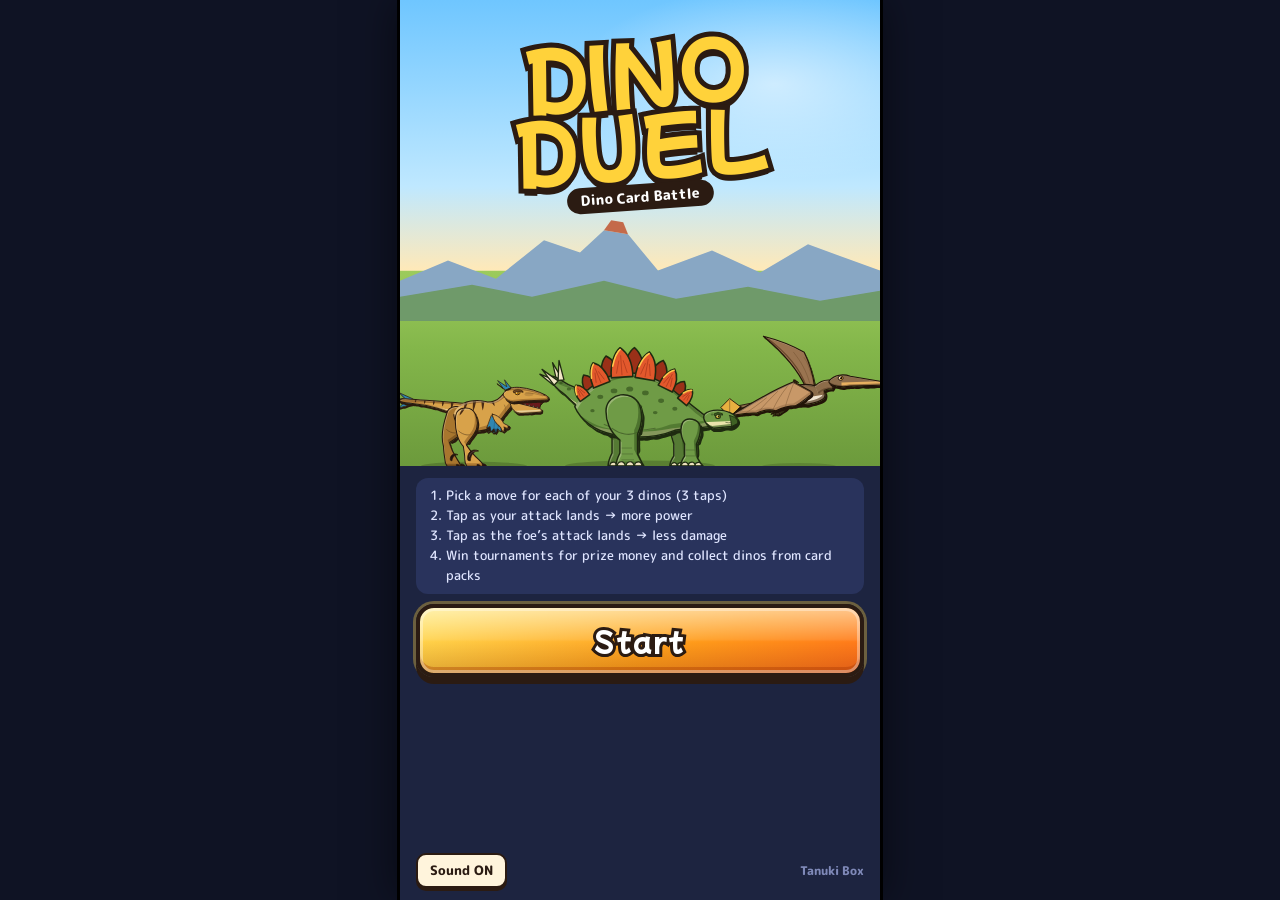
==== index.html @ 125e607a "Stage 2: detailed art for all 40 dinos, promo images, docs - Draw the remaining 31 species with per-" ====
<!doctype html>
<html lang="ja">
<head>
<meta charset="utf-8">
<meta name="viewport" content="width=device-width, initial-scale=1, maximum-scale=1, user-scalable=no, viewport-fit=cover">
<title>DINO DUEL／恐竜カードバトル</title>
<meta name="description" content="恐竜を集めて3体のチームを組み、タイミングよくタップして戦う3対3の恐竜カードバトル。ブラウザで無料で遊べます。">
<meta name="theme-color" content="#1d2440">
<!-- X などでリンクを貼ったときの表示 -->
<meta property="og:type" content="website">
<meta property="og:site_name" content="Tanuki Box">
<meta property="og:title" content="DINO DUEL／恐竜カードバトル">
<meta property="og:description" content="当たる瞬間にタップ！ 3体対3体の恐竜カードバトル。ブラウザで無料で遊べます。">
<meta property="og:url" content="https://tanukibox.github.io/DINO-DUEL/">
<meta property="og:locale" content="ja_JP">
<meta property="og:image" content="https://tanukibox.github.io/DINO-DUEL/assets/ogp.png?v=1">
<meta property="og:image:width" content="1200">
<meta property="og:image:height" content="630">
<meta name="twitter:card" content="summary_large_image">
<meta name="twitter:title" content="DINO DUEL／恐竜カードバトル">
<meta name="twitter:image" content="https://tanukibox.github.io/DINO-DUEL/assets/ogp.png?v=1">
<meta name="twitter:description" content="当たる瞬間にタップ！ 3体対3体の恐竜カードバトル。ブラウザで無料で遊べます。">
<meta name="apple-mobile-web-app-capable" content="yes">
<meta name="apple-mobile-web-app-title" content="DINO DUEL">
<link rel="icon" type="image/png" href="assets/favicon.png?v=1">
<link rel="apple-touch-icon" href="assets/apple-touch-icon.png?v=1">
<link rel="preconnect" href="https://fonts.googleapis.com">
<link rel="preconnect" href="https://fonts.gstatic.com" crossorigin>
<link rel="stylesheet" href="https://fonts.googleapis.com/css2?family=M+PLUS+Rounded+1c:wght@500;800&family=Mochiy+Pop+One&display=swap">
<link rel="stylesheet" href="style.css?v=9">
</head>
<body>
<div id="app">

  <!-- タイトル -->
  <section id="scr-title" class="screen">
    <div class="t-top sky">
      <h1 class="logo">DINO<br>DUEL</h1>
      <p class="t-sub" data-t="subtitle"></p>
      <div class="t-dinos" id="t-dinos"></div>
    </div>
    <div class="t-bottom">
      <ol class="howto">
        <li data-t="howto1"></li>
        <li data-t="howto2"></li>
        <li data-t="howto3"></li>
        <li data-t="howto4"></li>
      </ol>
      <span class="dbg" id="t-debug">DEBUG MODE</span>
      <button class="btn big" id="btn-start" data-t="start"></button>
      <div class="t-foot">
        <button class="btn small" id="btn-sound"></button>
        <span class="by">Tanuki Box</span>
      </div>
    </div>
  </section>

  <!-- ホーム・大会・結果・チーム・図鑑・カードパック（中身は js/game/screens.js・shop.js が作る） -->
  <section id="scr-home" class="screen"></section>
  <section id="scr-tour" class="screen"></section>
  <section id="scr-result" class="screen"></section>
  <section id="scr-team" class="screen"></section>
  <section id="scr-dex" class="screen"></section>
  <section id="scr-shop" class="screen"></section>

  <!-- バトル -->
  <section id="scr-battle" class="screen">
    <div class="field sky" id="field">
      <div class="turn-badge" id="turn-badge"></div>
      <div class="lanes" id="lanes"></div>
      <div class="fx-layer" id="fx"></div>
    </div>
    <div class="order" id="order"></div>
    <div class="panel" id="panel"></div>
  </section>

  <!-- 上にかぶせる画面（排出率・カードをめくる・確認） -->
  <div id="overlay"></div>

  <!-- タイミングのタップを受けるための透明な板（攻撃・防御の輪が出ている間だけ） -->
  <div id="tapzone"></div>
</div>

<!-- Tanuki Box 共通土台 -->
<script src="js/common/tb-store.js?v=9"></script>
<script src="js/common/tb-i18n.js?v=9"></script>
<script src="js/common/tb-input.js?v=9"></script>
<script src="js/common/tb-sound.js?v=9"></script>

<!-- DINO DUEL -->
<script src="js/game/config.js?v=9"></script>
<script src="js/game/data.js?v=9"></script>
<script src="js/game/lang.js?v=9"></script>
<script src="js/game/art.js?v=9"></script>
<script src="js/game/art-kit.js?v=9"></script>
<script src="js/game/art-tyranno.js?v=9"></script>
<script src="js/game/art-raptor.js?v=9"></script>
<script src="js/game/art-triceratops.js?v=9"></script>
<script src="js/game/art-ankylo.js?v=9"></script>
<script src="js/game/art-stego.js?v=9"></script>
<script src="js/game/art-brachio.js?v=9"></script>
<script src="js/game/art-iguano.js?v=9"></script>
<script src="js/game/art-pterano.js?v=9"></script>
<script src="js/game/art-elasmo.js?v=9"></script>
<script src="js/game/art-theropods.js?v=9"></script>
<script src="js/game/art-herbivores.js?v=9"></script>
<script src="js/game/art-skysea.js?v=9"></script>
<script src="js/game/battle.js?v=9"></script>
<script src="js/game/progress.js?v=9"></script>
<script src="js/game/sfx.js?v=9"></script>
<script src="js/game/share.js?v=9"></script>
<script src="js/game/anims.js?v=9"></script>
<script src="js/game/battle-view.js?v=9"></script>
<script src="js/game/card.js?v=9"></script>
<script src="js/game/screens.js?v=9"></script>
<script src="js/game/shop.js?v=9"></script>
<script src="js/game/main.js?v=9"></script>
</body>
</html>
---- style.css ----
/* DINO DUEL 見た目 */
:root {
  --ink: #2b1b12;
  --panel: #1d2440;
  --panel2: #29335c;
  --panel3: #141a30;
  --cream: #fff4dc;
  --atk: #ff5a36;
  --def: #2f9dff;
  --gold: #ffd23a;
  --me: #3f86ff;
  --foe: #ff4f5e;
  --heal: #5cf07a;
  --r-N: #a3adb8;
  --r-R: #4a90ea;
  --r-SR: #b25cf0;
  --r-SSR: #f2b418;
  --safe-b: env(safe-area-inset-bottom, 0px);
  --safe-t: env(safe-area-inset-top, 0px);
}

html, body {
  margin: 0;
  height: 100%;
  overflow: hidden;
  background: #0f1324;
  font-family: 'M PLUS Rounded 1c', system-ui, sans-serif;
  font-weight: 800;
  color: var(--ink);
}
body {
  touch-action: manipulation;
  -webkit-user-select: none;
  user-select: none;
  -webkit-touch-callout: none;
  -webkit-tap-highlight-color: transparent;
  overscroll-behavior: none;
}
button { font-family: inherit; font-weight: 800; color: inherit; cursor: pointer; -webkit-tap-highlight-color: transparent; }
button:focus { outline: none; }
button:focus-visible { outline: 3px solid var(--gold); outline-offset: 2px; }

#app {
  position: relative;
  max-width: 480px;
  height: 100%;
  height: 100dvh;
  margin: 0 auto;
  overflow: hidden;
  background: var(--panel);
  box-shadow: 0 0 40px rgba(0, 0, 0, 0.5);
}
.screen { position: absolute; inset: 0; display: none; flex-direction: column; }
.screen.active { display: flex; }

/* ---------- 共通のボタン ---------- */
.btn {
  color: var(--ink);
  border: 3px solid var(--ink);
  border-radius: 14px;
  background: var(--cream);
  box-shadow: 0 5px 0 var(--ink);
  padding: 10px 16px;
  font-size: 16px;
  transition: transform 0.06s, box-shadow 0.06s;
}
.btn:active { transform: translateY(4px); box-shadow: 0 1px 0 var(--ink); }
.btn.big {
  position: relative;
  overflow: hidden;
  width: 100%;
  font-size: 26px;
  padding: 14px 0;
  color: #fff;
  background:
    linear-gradient(180deg, rgba(255,255,255,0.5) 0%, rgba(255,255,255,0.1) 48%, rgba(0,0,0,0) 52%, rgba(0,0,0,0.12) 100%),
    linear-gradient(160deg, #ffe45a, #ff9a1a 60%, #ff6a1a);
  border-width: 4px;
  border-radius: 18px;
  box-shadow: 0 7px 0 var(--ink), 0 0 0 3px rgba(255,210,60,0.35), inset 0 0 0 3px rgba(255,255,255,0.35), inset 0 -6px 0 rgba(160,50,0,0.35);
  font-family: 'Mochiy Pop One', 'M PLUS Rounded 1c', sans-serif;
  font-weight: 400;
  letter-spacing: 0.06em;
  -webkit-text-stroke: 6px var(--ink);
  paint-order: stroke fill;
  text-shadow: 0 3px 0 var(--ink);
  animation: bigPulse 1.4s ease-in-out infinite;
}
.btn.big::after {
  content: '';
  position: absolute; top: -30%; bottom: -30%; left: -50%;
  width: 30%;
  background: linear-gradient(100deg, transparent, rgba(255,255,255,0.8), transparent);
  transform: skewX(-20deg);
  animation: shine 2.4s ease-in-out infinite;
  will-change: transform;
}
.btn.big:active { transform: translateY(6px) scale(0.98); box-shadow: 0 1px 0 var(--ink), inset 0 0 0 3px rgba(255,255,255,0.35); animation: none; }
@keyframes bigPulse { 0%, 100% { transform: scale(1); } 50% { transform: scale(1.025); } }

.btn.small { font-size: 13px; padding: 6px 12px; border-width: 2px; box-shadow: 0 3px 0 var(--ink); border-radius: 10px; }
.btn.x { background: #111; color: #fff; }

/* ---------- 背景（空・山・草原） ---------- */
.sky {
  background:
    radial-gradient(ellipse 60% 30% at 78% 18%, rgba(255, 255, 255, 0.55), transparent 70%),
    url("data:image/svg+xml,%3Csvg xmlns='http://www.w3.org/2000/svg' viewBox='0 0 400 120' preserveAspectRatio='none'%3E%3Cpath d='M0 120 L0 80 L40 60 L80 78 L120 40 L150 52 L170 30 L190 34 L215 70 L260 50 L300 72 L340 44 L400 70 L400 120Z' fill='%2388a7c4'/%3E%3Cpath d='M170 30 L190 34 L186 22 L176 20Z' fill='%23c46a4a'/%3E%3Cpath d='M0 120 L0 96 L60 84 L110 96 L170 80 L230 98 L290 86 L350 100 L400 90 L400 120Z' fill='%236f9a6a'/%3E%3C/svg%3E") bottom 42% center / 100% 26% no-repeat,
    linear-gradient(#6fc6ff 0%, #bfe8ff 40%, #ffe9b8 58%, #9ccb5c 58.2%, #83b64a 75%, #6c9a3c 100%);
}

/* ---------- タイトル ---------- */
#scr-title { background: var(--panel); }
.t-top {
  flex: 0 0 48%;
  position: relative;
  display: flex;
  flex-direction: column;
  align-items: center;
  justify-content: flex-start;
  padding-top: calc(7% + var(--safe-t));
  overflow: hidden;
}
.logo {
  margin: 0;
  font-family: 'Mochiy Pop One', sans-serif;
  font-weight: 400;
  font-size: clamp(52px, 17vw, 76px);
  line-height: 0.95;
  text-align: center;
  color: var(--gold);
  -webkit-text-stroke: 10px var(--ink);
  paint-order: stroke fill;
  text-shadow: 0 7px 0 var(--ink);
  transform: rotate(-4deg);
  position: relative;
  z-index: 2;
}
.t-sub {
  margin: 6px 0 0;
  padding: 3px 14px;
  background: var(--ink);
  color: #fff;
  border-radius: 999px;
  font-size: 14px;
  z-index: 2;
  transform: rotate(-4deg);
}
.t-dinos {
  position: absolute;
  left: 0; right: 0; bottom: -4px;
  height: 30%;
  display: flex;
  justify-content: center;
  align-items: flex-end;
}
.t-dinos > div { height: 100%; aspect-ratio: 4 / 3; margin: 0 -10px; }
.t-dinos .dino-svg, .t-dinos .dino-img { width: 100%; height: 100%; display: block; object-fit: contain; }
.t-dinos > div:nth-child(2) { z-index: 1; transform: scale(1.15); transform-origin: bottom; }

.t-bottom {
  flex: 1;
  display: flex;
  flex-direction: column;
  gap: 10px;
  padding: 12px 16px calc(12px + var(--safe-b));
  color: #fff;
  min-height: 0;
}
.howto {
  margin: 0;
  padding: 8px 10px 8px 30px;
  background: var(--panel2);
  border-radius: 12px;
  font-size: 12.5px;
  font-weight: 500;
  line-height: 1.6;
  color: #dfe5ff;
}
.lv-label { font-size: 12px; color: #aab4e0; margin-bottom: -4px; }
.lv-row { display: flex; gap: 5px; }
.lv-row button {
  flex: 1;
  border: 2px solid #0008;
  border-radius: 9px;
  background: var(--panel2);
  color: #cfd7ff;
  font-size: 11px;
  padding: 7px 0;
}
.lv-row button.on { background: var(--gold); color: var(--ink); border-color: var(--ink); }
.t-foot { display: flex; justify-content: space-between; align-items: center; margin-top: auto; }
.by { font-size: 12px; color: #7f89b8; }

/* ---------- バトル：場 ---------- */
.field {
  flex: 0 0 50%;
  position: relative;
  overflow: hidden;
  padding-top: var(--safe-t);
}
.turn-badge {
  position: absolute;
  top: calc(6px + var(--safe-t));
  left: 50%;
  transform: translateX(-50%);
  padding: 2px 12px;
  border-radius: 999px;
  background: rgba(20, 26, 48, 0.72);
  color: #fff;
  font-size: 12px;
  z-index: 5;
  white-space: nowrap;
}
.lanes {
  position: absolute;
  left: 0; right: 0;
  top: calc(28px + var(--safe-t));
  bottom: 4px;
  display: grid;
  grid-template-rows: 1fr 1fr 1fr;
}
.lane {
  position: relative;
  display: flex;
  justify-content: space-between;
  align-items: stretch;
  padding: 0 4px;
  min-height: 0;
}
.lane::after { /* 正面どうしを結ぶ目じるし */
  content: '';
  position: absolute;
  left: 50%; top: 62%;
  width: 22px; height: 22px;
  margin: -11px 0 0 -11px;
  border-radius: 50%;
  background: rgba(255, 255, 255, 0.35);
  border: 2px dashed rgba(43, 27, 18, 0.35);
}
.slot {
  position: relative;
  width: 48%;
  display: flex;
  flex-direction: column;
  align-items: center;
  min-height: 0;
}
.lane0 .slot { transform: scale(0.9); transform-origin: center 70%; }
.lane1 .slot { transform: scale(0.95); transform-origin: center 70%; }
.hud {
  display: flex;
  align-items: center;
  gap: 4px;
  max-width: 100%;
  padding: 1px 6px 1px 4px;
  border-radius: 7px;
  background: rgba(20, 26, 48, 0.78);
  color: #fff;
  font-size: 10px;
  line-height: 1.35;
  border-left: 4px solid var(--rc, #999);
  z-index: 3;
  white-space: nowrap;
  margin-bottom: 2px;
  flex: 0 0 auto;
}
.hud .nm { overflow: hidden; text-overflow: ellipsis; max-width: 88px; }
.hpbar {
  position: relative;
  width: 46px; height: 7px;
  border-radius: 4px;
  background: #0b0f1e;
  overflow: hidden;
  border: 1px solid #000;
}
.hpbar i {
  position: absolute; left: 0; top: 0; bottom: 0;
  width: 100%;
  background: linear-gradient(#8dff9a, #2fcf55);
  transition: width 0.35s ease-out;
}
.hpbar i.mid { background: linear-gradient(#ffe78a, #f2b418); }
.hpbar i.low { background: linear-gradient(#ff9a8a, #e5383b); }
.hpn { font-size: 9px; color: #cfd7ff; min-width: 20px; text-align: right; }
.buffs { display: flex; gap: 2px; }
.buffs b { font-size: 8px; padding: 0 3px; border-radius: 4px; background: #e5383b; }
.buffs b.up { background: #e87a18; }
.sprite {
  position: relative;
  flex: 1;
  width: 100%;
  min-height: 0;
  display: flex;
  justify-content: center;
  align-items: flex-end;
  z-index: 2;
}
.sprite .body { height: 100%; aspect-ratio: 4 / 3; max-width: 100%; display: flex; align-items: flex-end; animation: bob 1.8s ease-in-out infinite; will-change: transform; }
.sprite { will-change: transform; }
.sprite .dino-svg, .sprite .dino-img { width: 100%; height: auto; display: block; overflow: visible; }
.slot.foe .dino-svg, .slot.foe .dino-img { transform: scaleX(-1); }
.dino-img { -webkit-user-drag: none; user-select: none; pointer-events: none; }
.slot.acting { z-index: 6; }
.slot.dead .body { animation: none; filter: grayscale(1) brightness(0.75); opacity: 0.45; transform: rotate(10deg) translateY(12%); transition: all 0.6s ease-in; }
.slot.foe.dead .body { transform: rotate(-10deg) translateY(12%); }
.slot.targeted .body { filter: drop-shadow(0 0 6px #fff) drop-shadow(0 0 3px var(--ring, #fff)); }
@keyframes bob {
  0%, 100% { transform: translateY(0); }
  50% { transform: translateY(-1.5%); }
}

/* ---------- 演出 ---------- */
.fx-layer { position: absolute; inset: 0; pointer-events: none; z-index: 20; }
.float-num {
  position: absolute;
  transform: translate(-50%, -50%);
  font-family: 'Mochiy Pop One', sans-serif;
  font-weight: 400;
  font-size: 26px;
  color: #fff;
  -webkit-text-stroke: 6px var(--ink);
  paint-order: stroke fill;
  white-space: nowrap;
  animation: floatUp 0.95s cubic-bezier(0.2, 0.9, 0.3, 1) forwards;
}
.float-num.crit { color: var(--gold); font-size: 34px; }
.float-num.heal { color: var(--heal); font-size: 22px; }
.float-num.small { font-size: 14px; -webkit-text-stroke: 4px var(--ink); }
.float-num.txt { font-size: 15px; -webkit-text-stroke: 4px var(--ink); }
.float-num.bad { color: #ff8a8a; }
.float-num.up { color: #ffb44a; }
@keyframes floatUp {
  0% { transform: translate(-50%, -30%) scale(0.4); opacity: 0; }
  18% { transform: translate(-50%, -80%) scale(1.25); opacity: 1; }
  30% { transform: translate(-50%, -85%) scale(1); }
  75% { opacity: 1; }
  100% { transform: translate(-50%, -150%) scale(1); opacity: 0; }
}
.spark {
  position: absolute;
  width: 110px; height: 110px;
  margin: -55px 0 0 -55px;
  background: radial-gradient(circle, #fff 0 16%, #fff6b0 28%, rgba(255, 190, 60, 0.9) 40%, transparent 62%);
  clip-path: polygon(50% 0, 60% 36%, 96% 22%, 68% 50%, 100% 72%, 62% 64%, 56% 100%, 44% 66%, 8% 86%, 34% 54%, 0 30%, 40% 38%);
  animation: spark 0.34s ease-out forwards;
}
.spark.crit { width: 170px; height: 170px; margin: -85px 0 0 -85px; }
@keyframes spark {
  0% { transform: scale(0.2) rotate(0deg); opacity: 1; }
  100% { transform: scale(1.3) rotate(25deg); opacity: 0; }
}
.ring-mini {
  position: absolute;
  width: 46px; height: 46px;
  margin: -23px 0 0 -23px;
  border-radius: 50%;
  border: 4px solid var(--atk);
  box-shadow: 0 0 0 2px var(--ink), inset 0 0 0 2px var(--ink);
}
.ring-mini.def { border-color: var(--def); }
.ring-mini.target { border-color: rgba(255, 255, 255, 0.9); border-width: 3px; }
.banner {
  position: absolute;
  left: 50%; top: 50%;
  transform: translate(-50%, -50%);
  max-width: 92%;
  padding: 5px 14px;
  border-radius: 999px;
  background: rgba(20, 26, 48, 0.86);
  border: 3px solid var(--me);
  color: #fff;
  font-size: 14px;
  white-space: nowrap;
  overflow: hidden;
  text-overflow: ellipsis;
  animation: bannerIn 0.22s ease-out;
  z-index: 25;
}
.banner.foe { border-color: var(--foe); }
.banner small { color: #aab4e0; font-size: 11px; margin-right: 4px; }
@keyframes bannerIn { from { transform: translate(-50%, -50%) scale(0.6); opacity: 0; } }
.splash {
  position: absolute;
  left: 50%; top: 50%;
  transform: translate(-50%, -50%);
  font-family: 'Mochiy Pop One', sans-serif;
  font-weight: 400;
  font-size: 46px;
  color: var(--gold);
  -webkit-text-stroke: 9px var(--ink);
  paint-order: stroke fill;
  white-space: nowrap;
  animation: splash 0.9s ease-out forwards;
  z-index: 30;
}
@keyframes splash {
  0% { transform: translate(-50%, -50%) scale(2.2); opacity: 0; }
  25% { transform: translate(-50%, -50%) scale(1); opacity: 1; }
  75% { transform: translate(-50%, -50%) scale(1); opacity: 1; }
  100% { transform: translate(-50%, -50%) scale(0.9); opacity: 0; }
}
.flash { position: absolute; inset: 0; background: #fff; animation: flash 0.28s ease-out forwards; z-index: 40; pointer-events: none; }
.flash.gold { background: #ffe680; }
.flash.gold { animation-name: flashSoft; }
@keyframes flashSoft { from { opacity: 0.5; } to { opacity: 0; } }
@keyframes flash { from { opacity: 0.75; } to { opacity: 0; } }
.shake { animation: shake 0.32s linear; }
.shake-big { animation: shake 0.5s linear; }
@keyframes shake {
  0%, 100% { transform: translate(0, 0); }
  15% { transform: translate(-7px, 4px); }
  30% { transform: translate(6px, -5px); }
  45% { transform: translate(-5px, -3px); }
  60% { transform: translate(4px, 4px); }
  75% { transform: translate(-2px, 2px); }
}

/* ---------- 行動順 ---------- */
.order {
  flex: 0 0 46px;
  display: flex;
  align-items: center;
  gap: 5px;
  padding: 0 10px;
  background: var(--panel3);
  border-top: 3px solid var(--ink);
  border-bottom: 3px solid var(--ink);
}
.order .lbl { font-size: 10px; color: #7f89b8; margin-right: 2px; line-height: 1.1; }
.oi {
  position: relative;
  width: 34px; height: 34px;
  flex: 0 0 34px;
  border-radius: 50%;
  background: var(--me);
  border: 2px solid #0b0f1e;
  overflow: hidden;
  transition: transform 0.15s, opacity 0.2s;
}
.oi.foe { background: var(--foe); }
.oi svg, .oi img { position: absolute; inset: 0; width: 100%; height: 100%; }
.oi.foe svg, .oi.foe img { transform: scaleX(-1); }
.oi.now { transform: scale(1.22); border-color: #fff; box-shadow: 0 0 0 2px var(--gold), 0 0 12px var(--gold); z-index: 2; }
.oi.done { opacity: 0.4; }
.oi.dead { opacity: 0.25; filter: grayscale(1); }
.order .arrow { color: #4b5584; font-size: 10px; }

/* ---------- 下半分：操作パネル ---------- */
.panel {
  flex: 1;
  min-height: 0;
  position: relative;
  display: flex;
  flex-direction: column;
  gap: 6px;
  padding: 8px 10px calc(8px + var(--safe-b));
  background: var(--panel);
}
.cmd-row {
  flex: 1;
  min-height: 0;
  display: grid;
  grid-template-columns: 64px 1fr 1fr;
  gap: 6px;
}
.who {
  position: relative;
  border-radius: 10px;
  background: var(--panel2);
  border-left: 4px solid var(--rc, #999);
  color: #fff;
  font-size: 9px;
  display: flex;
  flex-direction: column;
  align-items: center;
  justify-content: center;
  overflow: hidden;
  line-height: 1.2;
  text-align: center;
}
.who .ic { width: 40px; height: 40px; }
.who .ic svg, .who .ic img { width: 100%; height: 100%; display: block; }
.who .n { max-width: 58px; overflow: hidden; text-overflow: ellipsis; white-space: nowrap; }
.mv {
  --k1: #6a7a98; --k2: #3a4660; --kg: #9fb2d8;
  position: relative;
  border: 3px solid var(--ink);
  border-radius: 13px;
  background:
    linear-gradient(180deg, rgba(255,255,255,0.32) 0%, rgba(255,255,255,0.08) 48%, rgba(0,0,0,0) 52%, rgba(0,0,0,0.18) 100%),
    linear-gradient(160deg, var(--k1), var(--k2));
  box-shadow: 0 5px 0 var(--ink), inset 0 0 0 2px rgba(255,255,255,0.22), inset 0 -4px 0 rgba(0,0,0,0.22);
  color: #fff;
  text-align: left;
  padding: 3px 34px 3px 38px;
  display: flex;
  align-items: center;
  min-height: 0;
  overflow: hidden;
  transition: transform 0.06s, box-shadow 0.06s, opacity 0.15s, filter 0.15s;
}
.mv::after { /* ときどき光が走る */
  content: '';
  position: absolute; top: -20%; bottom: -20%; left: -60%;
  width: 40%;
  background: linear-gradient(100deg, transparent, rgba(255,255,255,0.55), transparent);
  transform: skewX(-20deg);
  animation: shine 3.6s ease-in-out infinite;
  animation-delay: var(--sd, 0s);
  pointer-events: none;
  will-change: transform;
}
@keyframes shine { 0%, 70% { transform: translateX(0) skewX(-20deg); } 100% { transform: translateX(480%) skewX(-20deg); } }
.mv:active { transform: translateY(4px); box-shadow: 0 1px 0 var(--ink), inset 0 0 0 2px rgba(255,255,255,0.22); }
.mv-ic {
  position: absolute; left: 5px; top: 50%;
  width: 28px; height: 28px; margin-top: -14px;
  border-radius: 50%;
  background: rgba(0, 0, 0, 0.3);
  box-shadow: inset 0 0 0 2px rgba(255,255,255,0.35);
  display: flex; align-items: center; justify-content: center;
}
.mv-ic svg { width: 18px; height: 18px; filter: drop-shadow(0 1px 0 rgba(0,0,0,0.5)); }
.mv-main { display: flex; flex-direction: column; gap: 2px; min-width: 0; }
.mv .nm {
  font-size: 13.5px; line-height: 1.12;
  text-shadow: 0 2px 0 rgba(0,0,0,0.45), 1px 0 0 rgba(0,0,0,0.55), -1px 0 0 rgba(0,0,0,0.55), 0 -1px 0 rgba(0,0,0,0.55);
}
.mv .st { display: flex; gap: 4px; align-items: center; flex-wrap: wrap; }
.mv .acc { font-size: 9.5px; font-weight: 800; color: rgba(255,255,255,0.9); background: rgba(0,0,0,0.3); padding: 0 5px; border-radius: 5px; }
.mv .tag { font-size: 9.5px; font-weight: 800; color: var(--ink); background: #fff; padding: 0 5px; border-radius: 5px; box-shadow: 0 1px 0 rgba(0,0,0,0.4); }
.mv .tag.aoe { background: #9ff5e6; }
.mv .tag.atkUp { background: #ffcf8a; }
.mv .tag.defDown, .mv .tag.spdDown { background: #ffb3bd; }
.mv .tag.drain { background: #b6f7c4; }
.mv .tag.priority { background: #b9dcff; }
.mv .tag.double { background: #f5c2ec; }
.mv .tag.recoil { background: #e8cdb2; }
.mv-pow {
  position: absolute; right: 4px; top: 50%;
  transform: translateY(-50%);
  width: 30px;
  display: flex; flex-direction: column; align-items: center;
  line-height: 1;
}
.mv-pow small { font-size: 8px; color: rgba(255,255,255,0.9); }
.mv-pow b {
  font-family: 'Mochiy Pop One', sans-serif; font-weight: 400;
  font-size: 19px; color: #fff;
  -webkit-text-stroke: 4px var(--ink); paint-order: stroke fill;
}
.mv.k-fang   { --k1: #ff5a3c; --k2: #a3160e; --kg: #ff8a6a; }
.mv.k-roar   { --k1: #ff8f1f; --k2: #b33a06; --kg: #ffb45a; }
.mv.k-claw   { --k1: #a86cff; --k2: #5024a8; --kg: #c79cff; }
.mv.k-quick  { --k1: #3cc0ff; --k2: #1557c4; --kg: #8ad8ff; }
.mv.k-horn   { --k1: #ffb52a; --k2: #b0580a; --kg: #ffd27a; }
.mv.k-tail   { --k1: #c28a4a; --k2: #6a3e18; --kg: #e0b27a; }
.mv.k-shield { --k1: #8a9cc0; --k2: #3c4868; --kg: #b8c8e8; }
.mv.k-flash  { --k1: #ffd83a; --k2: #b88400; --kg: #fff08a; }
.mv.k-stomp  { --k1: #b89058; --k2: #5a3e1c; --kg: #dcbc8a; }
.mv.k-wing   { --k1: #2fd0bc; --k2: #0e7066; --kg: #8af0e2; }
.mv.k-water  { --k1: #3aa6ff; --k2: #143fae; --kg: #8accff; }
.mv.sel {
  transform: translateY(3px);
  box-shadow: 0 2px 0 var(--ink), 0 0 0 3px var(--gold), 0 0 16px 3px var(--kg), inset 0 0 0 2px rgba(255,255,255,0.5);
}
.mv.sel::before {
  content: '\2714';
  position: absolute; left: 1px; top: 1px;
  width: 16px; height: 16px;
  border-radius: 50%;
  background: var(--gold);
  color: var(--ink);
  font-size: 10px; line-height: 16px; text-align: center;
  z-index: 2;
  box-shadow: 0 0 0 2px var(--ink);
}
@keyframes selGlow { to { box-shadow: 0 2px 0 var(--ink), 0 0 0 3px #fff4a0, 0 0 24px 6px var(--kg), inset 0 0 0 2px rgba(255,255,255,0.7); } }
.mv-burst {
  position: absolute;
  width: 20px; height: 20px; margin: -10px 0 0 -10px;
  border-radius: 50%;
  background: radial-gradient(circle, #fff 0 30%, rgba(255,255,255,0.6) 45%, transparent 70%);
  animation: mvBurst 0.5s ease-out forwards;
  pointer-events: none;
}
@keyframes mvBurst { to { transform: scale(12); opacity: 0; } }
.cmd-row.done .mv:not(.sel) { opacity: 0.4; filter: saturate(0.3); }
.cmd-row.dead { opacity: 0.3; pointer-events: none; }
.cmd-row.dead .mv { box-shadow: none; }
.cmd-foot { flex: 0 0 30px; display: flex; align-items: center; justify-content: space-between; gap: 8px; color: #c8d0f0; font-size: 13px; }
.cmd-foot .hint { flex: 1; text-align: center; }
.cmd-foot .btn.small { background: var(--panel2); color: #cfd7ff; border-color: #0b0f1e; box-shadow: 0 3px 0 #0b0f1e; }

/* タイミングの輪 */
.pad {
  --pc: var(--atk);
  --pc2: #ffb03a;
  flex: 1;
  position: relative;
  border-radius: 18px;
  border: 3px solid var(--ink);
  overflow: hidden;
  display: flex;
  align-items: center;
  justify-content: center;
  background: radial-gradient(circle at 50% 52%, #7a2230, #2c1420 72%);
  box-shadow: inset 0 0 30px rgba(0, 0, 0, 0.6);
}
.pad.def { --pc: var(--def); --pc2: #7fe0ff; background: radial-gradient(circle at 50% 52%, #1d4f86, #111d36 72%); }
.pad.wait { background: radial-gradient(circle at 50% 55%, #2c3560, #171d36 70%); }
/* 回る光の筋 */
.pad-rays {
  will-change: transform;
  position: absolute;
  left: 50%; top: 52%;
  width: 640px; height: 640px;
  margin: -320px 0 0 -320px;
  background: repeating-conic-gradient(from 0deg, rgba(255, 255, 255, 0.07) 0deg 9deg, transparent 9deg 22deg);
  animation: rays 6s linear infinite;
  pointer-events: none;
}
.pad.hot .pad-rays { animation-duration: 1.2s; background: repeating-conic-gradient(from 0deg, rgba(255, 220, 120, 0.16) 0deg 9deg, transparent 9deg 22deg); }
.pad-rays.hit {
  background: repeating-conic-gradient(from 0deg, rgba(255, 230, 120, 0.7) 0deg 7deg, transparent 7deg 20deg);
  animation: rays 1.5s linear infinite, raysFade 0.6s ease-out forwards;
}
@keyframes rays { to { transform: rotate(360deg); } }
@keyframes raysFade { 0% { opacity: 1; transform: scale(0.6); } 100% { opacity: 0; transform: scale(1.3) rotate(40deg); } }
.pad-label {
  position: absolute;
  top: 8px; left: 0; right: 0;
  text-align: center;
  color: #fff;
  font-size: 14px;
  text-shadow: 0 2px 0 rgba(0, 0, 0, 0.5);
  z-index: 2;
}
.pad-kind {
  position: absolute;
  bottom: 6px; left: 0; right: 0;
  text-align: center;
  font-family: 'Mochiy Pop One', sans-serif;
  font-weight: 400;
  font-size: 24px;
  letter-spacing: 0.14em;
  color: var(--pc);
  -webkit-text-stroke: 6px var(--ink);
  paint-order: stroke fill;
  z-index: 2;
  animation: kindPulse 0.5s ease-in-out infinite alternate;
}
@keyframes kindPulse { to { transform: scale(1.08); } }
.ring-zone, .ring-target, .ring {
  position: absolute;
  left: 50%; top: 52%;
  width: 104px; height: 104px;
  margin: -52px 0 0 -52px;
  border-radius: 50%;
  box-sizing: border-box;
}
/* 「おしい」までの幅（的のまわりのうすい帯） */
.ring-zone {
  width: 136px; height: 136px; margin: -68px 0 0 -68px;
  border: 14px solid rgba(255, 255, 255, 0.1);
}
.pad.hot .ring-zone { border-color: rgba(255, 220, 90, 0.35); box-shadow: 0 0 24px rgba(255, 210, 60, 0.6); }
.ring-target {
  border: 6px solid #fff;
  background: radial-gradient(circle, rgba(255, 255, 255, 0.22), rgba(255, 255, 255, 0.04) 70%);
  box-shadow: 0 0 0 3px var(--ink), inset 0 0 0 3px var(--ink), 0 0 18px rgba(255, 255, 255, 0.35);
  z-index: 1;
}
.pad.hot .ring-target { border-color: var(--gold); box-shadow: 0 0 0 3px var(--ink), inset 0 0 0 3px var(--ink), 0 0 30px 6px rgba(255, 210, 60, 0.8); }
.ring-target svg { position: absolute; inset: 18px; width: calc(100% - 36px); height: calc(100% - 36px); filter: drop-shadow(0 2px 0 rgba(0, 0, 0, 0.4)); }
.ring {
  border: 10px solid var(--pc);
  box-shadow: 0 0 0 3px var(--ink), inset 0 0 0 3px var(--ink), 0 0 26px 4px var(--pc), inset 0 0 18px var(--pc2);
  will-change: transform, opacity;
  z-index: 2;
}
.ring.echo { border-width: 4px; box-shadow: 0 0 14px var(--pc); z-index: 1; }
.ring.dead {
  border-color: #6d7388;
  box-shadow: 0 0 0 3px var(--ink);
  animation: ringDrop 0.5s ease-in forwards;
}
@keyframes ringDrop { to { transform: translateY(70px) scale(0.8) rotate(20deg); opacity: 0; } }
.judge {
  position: absolute;
  left: 50%; top: 52%;
  transform: translate(-50%, -50%);
  font-family: 'Mochiy Pop One', sans-serif;
  font-weight: 400;
  font-size: 40px;
  white-space: nowrap;
  -webkit-text-stroke: 9px var(--ink);
  paint-order: stroke fill;
  text-shadow: 0 5px 0 var(--ink);
  animation: judge 0.75s cubic-bezier(.2,1.5,.4,1) forwards;
  z-index: 5;
}
.judge.perfect { color: var(--gold); font-size: 46px; animation-name: judgeBig; }
.judge.good { color: #d6ecff; }
.judge.miss { color: #9aa0b8; font-size: 30px; animation-name: judgeMiss; }
@keyframes judge {
  0% { transform: translate(-50%, -50%) scale(2.2); opacity: 0; }
  20% { transform: translate(-50%, -50%) scale(0.95); opacity: 1; }
  30% { transform: translate(-50%, -50%) scale(1.05); }
  80% { transform: translate(-50%, -50%) scale(1); opacity: 1; }
  100% { transform: translate(-50%, -80%) scale(1); opacity: 0; }
}
@keyframes judgeBig {
  0% { transform: translate(-50%, -50%) scale(3) rotate(-8deg); opacity: 0; }
  16% { transform: translate(-50%, -50%) scale(0.9) rotate(-4deg); opacity: 1; }
  26% { transform: translate(-50%, -50%) scale(1.12) rotate(-4deg); }
  36% { transform: translate(-50%, -50%) scale(1) rotate(-4deg); }
  82% { transform: translate(-50%, -50%) scale(1) rotate(-4deg); opacity: 1; }
  100% { transform: translate(-50%, -90%) scale(1.05) rotate(-4deg); opacity: 0; }
}
@keyframes judgeMiss {
  0% { transform: translate(-50%, -50%) scale(1.4); opacity: 0; }
  20% { transform: translate(-50%, -50%) scale(1); opacity: 1; }
  30% { transform: translate(-54%, -50%) rotate(-4deg); }
  40% { transform: translate(-46%, -50%) rotate(4deg); }
  50% { transform: translate(-50%, -50%) rotate(0); }
  100% { transform: translate(-50%, -20%); opacity: 0; }
}
.pad .burst {
  position: absolute;
  left: 50%; top: 52%;
  width: 104px; height: 104px;
  margin: -52px 0 0 -52px;
  border-radius: 50%;
  border: 8px solid #fff;
  box-shadow: 0 0 20px #fff;
  animation: burst 0.45s ease-out forwards;
  z-index: 3;
}
.pad .burst.big { border-color: var(--gold); box-shadow: 0 0 30px var(--gold); animation-duration: 0.55s; }
.pad .burst.late { animation-delay: 0.1s; opacity: 0; animation-fill-mode: both; }
@keyframes burst { 0% { transform: scale(1); opacity: 1; } 100% { transform: scale(3); opacity: 0; border-width: 1px; } }
.pad .shard {
  position: absolute;
  width: 14px; height: 6px;
  border-radius: 2px;
  box-shadow: 0 0 0 2px var(--ink), 0 0 8px currentColor;
  z-index: 3;
}
.pad-flash { position: absolute; inset: 0; background: #fff; z-index: 4; animation: flash 0.3s ease-out forwards; pointer-events: none; }
.chain {
  position: absolute;
  top: 30px; left: 0; right: 0;
  text-align: center;
  font-family: 'Mochiy Pop One', sans-serif; font-weight: 400;
  font-size: 15px;
  color: var(--gold);
  -webkit-text-stroke: 4px var(--ink);
  paint-order: stroke fill;
  z-index: 5;
}
.chain.pop { top: auto; bottom: 38px; font-size: 20px; animation: stickerPop 0.9s cubic-bezier(.2,1.4,.4,1) forwards; --rot: -4deg; left: 50%; right: auto; }
.tap-ripple {
  position: absolute;
  width: 30px; height: 30px; margin: -15px 0 0 -15px;
  border-radius: 50%;
  border: 4px solid rgba(255, 255, 255, 0.9);
  box-shadow: 0 0 12px #fff;
  pointer-events: none;
  z-index: 70;
  animation: ripple 0.45s ease-out forwards;
}
@keyframes ripple { to { transform: scale(3.2); opacity: 0; border-width: 1px; } }

#tapzone { position: absolute; inset: 0; z-index: 60; display: none; touch-action: none; }
#tapzone.on { display: block; }

/* 結果 */
.result { flex: 1; display: flex; flex-direction: column; align-items: center; justify-content: center; gap: 8px; color: #fff; text-align: center; }
.result h2 {
  margin: 0;
  font-family: 'Mochiy Pop One', sans-serif;
  font-weight: 400;
  font-size: 44px;
  color: var(--gold);
  -webkit-text-stroke: 9px var(--ink);
  paint-order: stroke fill;
  animation: splash-in 0.5s ease-out;
}
.result.lose h2 { color: #9fb0e8; }
.result p { margin: 0; font-size: 14px; color: #dfe5ff; }
.result .btns { display: flex; flex-direction: column; gap: 10px; width: 100%; margin-top: 6px; }
.result .row2 { display: flex; gap: 10px; }
.result .row2 .btn { flex: 1; }
@keyframes splash-in { from { transform: scale(2); opacity: 0; } }

/* PC など横に広い画面 */
@media (min-width: 700px) {
  #app { border-left: 3px solid #000; border-right: 3px solid #000; }
}
@media (max-height: 600px) {
  .mv .nm { font-size: 12px; }
  .howto { display: none; }
}

/* ---------- 恐竜の部品は、技を使うときだけ動かす（待機中は絵を画像にして軽くする） ---------- */
.slot.dead .dino-svg * { animation: none !important; }
.slot.pumped .body { animation: bob 1.8s ease-in-out infinite, pumped 0.6s ease-in-out infinite alternate; }
@keyframes pumped {
  from { filter: drop-shadow(0 0 4px rgba(255, 70, 20, 0.9)) drop-shadow(0 0 2px #ff9a3a); }
  to { filter: drop-shadow(0 0 10px rgba(255, 70, 20, 1)) drop-shadow(0 0 4px #ffcf3a); }
}

/* ---------- 技の演出 ---------- */
.sticker {
  position: absolute;
  transform: translate(-50%, -50%) rotate(var(--rot, -8deg));
  font-family: 'Mochiy Pop One', sans-serif; font-weight: 400;
  font-size: 30px;
  color: #fff;
  -webkit-text-stroke: 8px var(--ink);
  paint-order: stroke fill;
  text-shadow: 0 4px 0 var(--ink);
  white-space: nowrap;
  z-index: 26;
  animation: stickerPop 0.85s cubic-bezier(.2,1.4,.4,1) forwards;
}
.sticker.red { color: #ff5a36; }
.sticker.blue { color: #7fd0ff; }
.sticker.gold { color: var(--gold); }
@keyframes stickerPop {
  0% { transform: translate(-50%, -50%) rotate(var(--rot)) scale(2.4); opacity: 0; }
  18% { transform: translate(-50%, -50%) rotate(var(--rot)) scale(0.9); opacity: 1; }
  28% { transform: translate(-50%, -50%) rotate(var(--rot)) scale(1.08); }
  80% { transform: translate(-50%, -50%) rotate(var(--rot)) scale(1); opacity: 1; }
  100% { transform: translate(-50%, -64%) rotate(var(--rot)) scale(1); opacity: 0; }
}
.shock {
  position: absolute;
  border-radius: 50%;
  border: 5px solid #fff;
  box-shadow: 0 0 12px rgba(255, 255, 255, 0.8), inset 0 0 12px rgba(255, 255, 255, 0.6);
  box-sizing: border-box;
  z-index: 21;
}
.ptc { position: absolute; border-radius: 50%; z-index: 22; }
.ptc.spark { border-radius: 1px; clip-path: polygon(50% 0, 62% 38%, 100% 50%, 62% 62%, 50% 100%, 38% 62%, 0 50%, 38% 38%); }
.ptc.rock { border-radius: 2px; clip-path: polygon(20% 0, 90% 15%, 100% 70%, 50% 100%, 0 70%); }
.speedlines { position: absolute; left: -30%; right: -30%; top: -30%; bottom: -30%; z-index: 19; pointer-events: none; }
.speedlines i { position: absolute; left: 0; border-radius: 2px; background: linear-gradient(90deg, transparent, rgba(255, 255, 255, 0.95)); }
.speedlines.blue i { background: linear-gradient(90deg, transparent, rgba(150, 215, 255, 0.95)); }
.ghost { position: absolute; z-index: 18; pointer-events: none; filter: brightness(1.8) saturate(0.4); }
.bite { position: absolute; width: 130px; height: 104px; z-index: 24; }
.bite.big { width: 170px; height: 136px; }
.bite svg { width: 100%; height: 100%; overflow: visible; }
.bite path { fill: #fff; stroke: var(--ink); stroke-width: 3; stroke-linejoin: round; }
.bite .up { animation: biteUp 0.5s cubic-bezier(.7,0,.3,1) forwards; }
.bite .lo { animation: biteLo 0.5s cubic-bezier(.7,0,.3,1) forwards; }
@keyframes biteUp { 0% { transform: translateY(-40px); opacity: 0; } 30% { transform: translateY(8px); opacity: 1; } 45% { transform: translateY(4px); opacity: 1; } 100% { transform: translateY(4px); opacity: 0; } }
@keyframes biteLo { 0% { transform: translateY(40px); opacity: 0; } 30% { transform: translateY(-8px); opacity: 1; } 45% { transform: translateY(-4px); opacity: 1; } 100% { transform: translateY(-4px); opacity: 0; } }
.slash { position: absolute; width: 120px; height: 120px; z-index: 24; }
.slash svg { width: 100%; height: 100%; overflow: visible; }
.slash path { fill: none; stroke: var(--sc, #fff); stroke-width: 7; stroke-linecap: round; filter: drop-shadow(0 0 4px var(--sc, #fff)) drop-shadow(0 0 1px #000); stroke-dasharray: 130; stroke-dashoffset: 130; animation: slashDraw 0.5s ease-out forwards; }
.slash path:nth-child(2) { animation-delay: 0.03s; }
.slash path:nth-child(3) { animation-delay: 0.06s; }
@keyframes slashDraw { 30% { stroke-dashoffset: 0; opacity: 1; } 100% { stroke-dashoffset: 0; opacity: 0; } }
.swoosh { position: absolute; width: 150px; height: 150px; z-index: 23; }
.swoosh svg { width: 100%; height: 100%; overflow: visible; }
.swoosh path { fill: none; stroke: var(--sc, #fff); stroke-width: 14; stroke-linecap: round; opacity: 0.9; filter: drop-shadow(0 0 6px var(--sc, #fff)); stroke-dasharray: 200; stroke-dashoffset: 200; animation: slashDraw 0.45s ease-out forwards; }
.beam {
  position: absolute; height: 18px; margin-top: -9px;
  transform-origin: 0 50%;
  border-radius: 9px;
  background: linear-gradient(180deg, transparent, var(--bc, #fff6a0) 30%, #fff 50%, var(--bc, #fff6a0) 70%, transparent);
  box-shadow: 0 0 20px var(--bc, #fff6a0);
  z-index: 23;
}
.vortex { position: absolute; width: 130px; height: 130px; z-index: 23; }
.vortex svg { width: 100%; height: 100%; overflow: visible; }
.vortex path { fill: none; stroke: #bfe8ff; stroke-width: 7; stroke-linecap: round; filter: drop-shadow(0 0 3px #1a6fd0); }
.windline { position: absolute; width: 130px; height: 32px; z-index: 23; }
.windline svg { width: 100%; height: 100%; overflow: visible; }
.windline path { fill: none; stroke: #fff; stroke-width: 4; stroke-linecap: round; opacity: 0.9; }
.orb { position: absolute; width: 16px; height: 16px; margin: -8px 0 0 -8px; border-radius: 50%; background: radial-gradient(circle, #fff, #ffd23a 60%, transparent 70%); z-index: 24; }
.gwave {
  position: absolute; width: 360px; height: 30px;
  border-radius: 50%;
  background: radial-gradient(ellipse at center, rgba(255, 240, 200, 0.9), rgba(200, 160, 100, 0.6) 40%, transparent 70%);
  z-index: 17;
  transform-origin: left center;
}
.vignette { position: absolute; inset: 0; z-index: 16; pointer-events: none; background: radial-gradient(ellipse at center, transparent 45%, var(--vc)); }
.guard-fx {
  position: absolute; width: 90px; height: 90px; margin: -45px 0 0 -45px;
  border-radius: 50%;
  border: 5px solid #7fd0ff;
  box-shadow: 0 0 16px #2f9dff, inset 0 0 16px #2f9dff;
  animation: guardFx 0.45s ease-out forwards;
  z-index: 24;
}
@keyframes guardFx { 0% { transform: scale(0.5); opacity: 1; } 100% { transform: scale(1.4); opacity: 0; } }
.ready-pop {
  position: absolute; transform: translate(-50%, -50%);
  font-family: 'Mochiy Pop One', sans-serif; font-weight: 400;
  font-size: 18px; color: var(--gold);
  -webkit-text-stroke: 5px var(--ink); paint-order: stroke fill;
  white-space: nowrap;
  animation: floatUp 0.8s ease-out forwards;
  z-index: 25;
}
.float-num.big { font-size: 32px; color: #ffe9a0; }
.shake-huge { animation: shakeHuge 0.6s linear; }
@keyframes shakeHuge {
  0%, 100% { transform: translate(0, 0); }
  10% { transform: translate(-12px, 6px) rotate(-0.6deg); }
  22% { transform: translate(10px, -8px) rotate(0.5deg); }
  34% { transform: translate(-9px, -4px); }
  46% { transform: translate(8px, 6px); }
  58% { transform: translate(-5px, 3px); }
  72% { transform: translate(3px, -2px); }
  86% { transform: translate(-1px, 1px); }
}
.banner.k-fang, .banner.k-roar { border-color: #ff5a36; box-shadow: 0 0 14px rgba(255, 90, 54, 0.7); }

/* =====================================================================
   段階2：ホーム・大会・結果・チーム・図鑑・カードパック・カード
   上半分 = 見るところ（.scr-top）、下半分 = さわるところ（.scr-bot）
   ===================================================================== */
.scr-top { flex: 0 0 47%; position: relative; overflow: hidden; padding-top: var(--safe-t); display: flex; flex-direction: column; }
.scr-bot {
  flex: 1; min-height: 0;
  display: flex; flex-direction: column; gap: 8px;
  padding: 10px 12px calc(10px + var(--safe-b));
  background: var(--panel);
  border-top: 3px solid var(--ink);
  color: #fff;
}
.top-bar { display: flex; align-items: center; gap: 8px; padding: 8px 12px 4px; position: relative; z-index: 3; }
.scr-title {
  font-family: 'Mochiy Pop One', sans-serif; font-weight: 400; font-size: 18px; color: #fff;
  -webkit-text-stroke: 5px var(--ink); paint-order: stroke fill; margin-right: auto;
}
.coin-chip, .dex-chip, .power-chip {
  display: inline-flex; align-items: center; gap: 4px;
  padding: 3px 10px 3px 4px; border-radius: 999px;
  background: rgba(20, 26, 48, 0.8); color: #fff; font-size: 13px;
  border: 2px solid rgba(0, 0, 0, 0.4);
}
.coin-chip svg, .dex-chip svg { width: 18px; height: 18px; }
.dex-chip svg { background: #9a5ae0; border-radius: 50%; padding: 2px; }
.power-chip { padding: 3px 10px; }
.power-chip b { color: var(--gold); }
.dbg { display: inline-block; padding: 1px 8px; border-radius: 6px; background: #e5383b; color: #fff; font-size: 11px; letter-spacing: 0.1em; align-self: center; }
.row-btns { display: flex; gap: 8px; }
.row-btns .btn { flex: 1; font-size: 15px; padding: 10px 8px; }
.row-btns .btn.big { flex: 2; font-size: 20px; padding: 12px 0; }
.btn:disabled { filter: grayscale(0.8) brightness(0.7); box-shadow: 0 2px 0 var(--ink); animation: none; }

/* ---------- カード ---------- */
.card {
  --rc1: #c9d0da; --rc2: #7c8896; --rcg: rgba(255, 255, 255, 0.4);
  position: relative;
  width: 100%;
  aspect-ratio: 5 / 7;
  border-radius: 9px;
  padding: 3px;
  background: linear-gradient(145deg, var(--rc1), var(--rc2) 60%, var(--rc1));
  box-shadow: 0 0 0 2px var(--ink), 0 3px 0 2px var(--ink);
  color: var(--ink);
}
.card.r-R   { --rc1: #9fd0ff; --rc2: #2f72d8; }
.card.r-SR  { --rc1: #e6b8ff; --rc2: #8a3ad8; }
.card.r-SSR { --rc1: #fff2a0; --rc2: #e8a010; --rcg: rgba(255, 220, 80, 0.7); }
.card.r-EX  {
  background: linear-gradient(120deg, #ff5a5a, #ffcf40, #5aff8a, #40c8ff, #b070ff, #ff5ad0, #ff5a5a);
  background-size: 300% 300%;
  animation: rainbow 3s linear infinite;
}
@keyframes rainbow { to { background-position: 300% 0; } }
.card-in {
  position: relative; height: 100%;
  border-radius: 6px; overflow: hidden;
  background: radial-gradient(ellipse at 50% 35%, #fffaf0, #f0e2c4 70%);
  display: flex; flex-direction: column;
}
.card.r-SSR .card-in { background: radial-gradient(ellipse at 50% 35%, #fffbe6, #f6dea0 75%); }
.card.r-EX .card-in { background: radial-gradient(ellipse at 50% 35%, #ffffff, #e6e0ff 55%, #ffe0f4); }
.card-top { display: flex; justify-content: space-between; align-items: center; padding: 2px 4px 0; }
.card .rar {
  font-family: 'Mochiy Pop One', sans-serif; font-weight: 400; font-size: 10px; line-height: 1.3;
  padding: 0 5px; border-radius: 5px; color: #fff; background: var(--rc2);
  -webkit-text-stroke: 2px var(--ink); paint-order: stroke fill;
}
.card.r-EX .rar { background: linear-gradient(90deg, #ff5a5a, #ffcf40, #40c8ff, #b070ff); }
.card .lv { font-size: 9px; font-weight: 800; color: #5a4a3a; }
.card-art { flex: 1; min-height: 0; display: flex; align-items: center; justify-content: center; padding: 0 2px; }
.card-art img { width: 100%; height: 100%; object-fit: contain; }
.card-name {
  font-size: 10px; font-weight: 800; text-align: center; line-height: 1.15;
  padding: 2px 3px; background: rgba(43, 27, 18, 0.88); color: #fff;
  white-space: nowrap; overflow: hidden; text-overflow: ellipsis;
}
.card-sub { display: flex; justify-content: center; gap: 3px; padding: 2px; background: rgba(43, 27, 18, 0.88); }
.card-sub span, .dt-tags span { font-size: 8px; font-weight: 800; padding: 0 4px; border-radius: 4px; background: #6a7090; color: #fff; }
.c-carnivore { background: #d8482c !important; }
.c-herbivore { background: #4a9a34 !important; }
.c-skysea { background: #2f7ad8 !important; }
.card .stack {
  position: absolute; right: -4px; top: -6px;
  font-family: 'Mochiy Pop One', sans-serif; font-weight: 400; font-size: 13px; color: #fff;
  background: #e5383b; border: 2px solid var(--ink); border-radius: 999px; padding: 0 6px; line-height: 1.4;
}
.card .new-badge { position: absolute; left: -4px; top: -6px; background: var(--gold); border: 2px solid var(--ink); border-radius: 6px; font-size: 10px; padding: 0 5px; }
.card.sil .card-in { background: radial-gradient(ellipse at 50% 35%, #4a4f6a, #2a2e44); }
.card.sil .card-name { background: rgba(0, 0, 0, 0.5); color: #aab0cc; }
.card.sil { --rc1: #5a6080; --rc2: #3a3f58; }
.card.sz-s .card-name { font-size: 8.5px; }
.card.sz-s .card-sub { display: none; }
.card.sz-l { width: 200px; border-radius: 14px; padding: 5px; }
.card.sz-l .card-in { border-radius: 10px; }
.card.sz-l .rar { font-size: 16px; }
.card.sz-l .lv { font-size: 13px; }
.card.sz-l .card-name { font-size: 16px; padding: 4px; }
.card.sz-l .card-sub span { font-size: 11px; }
.card.sz-l .stack { font-size: 20px; }

/* ---------- ホーム ---------- */
.home-top .combos { position: relative; z-index: 3; padding: 0 12px; }
.home-team { position: absolute; left: 0; right: 0; bottom: 6px; top: 34%; display: flex; justify-content: center; align-items: flex-end; }
.ht { position: relative; width: 34%; max-height: 90%; margin: 0 -3%; display: flex; flex-direction: column; align-items: center; justify-content: flex-end; }
.ht img { width: 100%; height: auto; }
.ht1 { width: 40%; z-index: 2; }
.ht-lv { position: absolute; bottom: -2px; font-size: 11px; font-weight: 800; color: #fff; background: rgba(20, 26, 48, 0.85); border-radius: 999px; padding: 0 8px; border-left: 4px solid var(--r-N); }
.ht-lv.r-R { border-color: var(--r-R); } .ht-lv.r-SR { border-color: var(--r-SR); } .ht-lv.r-SSR { border-color: var(--r-SSR); } .ht-lv.r-EX { border-color: #ff5ad0; }
.combos { display: flex; flex-wrap: wrap; gap: 4px; justify-content: center; }
.combos.none { font-size: 11px; color: #cfd7ff; text-align: center; padding: 2px 8px; background: rgba(20, 26, 48, 0.55); border-radius: 8px; align-self: center; margin: 0 auto; }
.combo-chip { display: inline-flex; flex-direction: column; align-items: center; padding: 2px 10px; border-radius: 10px; background: linear-gradient(#ffe36a, #ffb52e); border: 2px solid var(--ink); color: var(--ink); line-height: 1.15; box-shadow: 0 0 10px rgba(255, 210, 60, 0.6); }
.combo-chip b { font-size: 12px; }
.combo-chip small { font-size: 9.5px; }
.home-menu { display: grid; grid-template-columns: 1fr 1fr; grid-template-rows: 1fr 1fr auto; gap: 10px; }
.tile {
  position: relative;
  border: 3px solid var(--ink); border-radius: 16px;
  box-shadow: 0 5px 0 var(--ink), inset 0 0 0 2px rgba(255, 255, 255, 0.3), inset 0 -5px 0 rgba(0, 0, 0, 0.2);
  color: #fff; display: flex; flex-direction: column; align-items: center; justify-content: center; gap: 2px;
  background: linear-gradient(180deg, rgba(255, 255, 255, 0.3), rgba(255, 255, 255, 0.05) 50%, rgba(0, 0, 0, 0) 52%), linear-gradient(160deg, var(--k1), var(--k2));
  overflow: hidden;
}
.tile svg { width: 34px; height: 34px; filter: drop-shadow(0 2px 0 rgba(0, 0, 0, 0.4)); }
.tile b { font-family: 'Mochiy Pop One', sans-serif; font-weight: 400; font-size: 19px; -webkit-text-stroke: 5px var(--ink); paint-order: stroke fill; }
.tile small { font-size: 10.5px; opacity: 0.95; text-shadow: 0 1px 0 rgba(0, 0, 0, 0.5); }
.tile:active { transform: translateY(4px); box-shadow: 0 1px 0 var(--ink); }
.t-tour { --k1: #ffb42a; --k2: #d8561a; }
.t-shop { --k1: #c070ff; --k2: #5a2ab8; }
.t-team { --k1: #3cc8ff; --k2: #1656c4; }
.t-dex  { --k1: #5ad86a; --k2: #1f7a3a; }
.tile .badge { position: absolute; right: 8px; top: 6px; font-style: normal; background: #e5383b; border: 2px solid var(--ink); border-radius: 999px; min-width: 22px; font-size: 12px; }
.home-foot { grid-column: 1 / 3; display: flex; justify-content: space-between; }
.home-foot .btn.small { background: var(--panel2); color: #cfd7ff; border-color: #0b0f1e; box-shadow: 0 3px 0 #0b0f1e; }

/* ---------- 大会 ---------- */
.tour-top { background: radial-gradient(ellipse at 50% 0%, #ffcf6a, #d8702a 55%, #6a2a1a); }
.tour-top.t1 { background: radial-gradient(ellipse at 50% 0%, #9fe0ff, #2f8ad8 55%, #1a2a6a); }
.tour-top.t2 { background: radial-gradient(ellipse at 50% 0%, #d8a0ff, #8a3ad8 55%, #2a1a5a); }
.tour-top.t3 { background: radial-gradient(ellipse at 50% 0%, #ff9a8a, #c83a3a 55%, #3a0e1a); }
.tour-top.t4 { background: radial-gradient(ellipse at 50% 0%, #fff4a0, #e8a010 40%, #3a2006); }
.tour-plate {
  margin: 2px 12px; padding: 6px 10px; border-radius: 14px;
  background: rgba(20, 26, 48, 0.75); border: 2px solid rgba(255, 255, 255, 0.25); color: #fff; text-align: center;
}
.tp-name { font-family: 'Mochiy Pop One', sans-serif; font-weight: 400; font-size: 22px; color: var(--gold); -webkit-text-stroke: 5px var(--ink); paint-order: stroke fill; display: flex; align-items: center; justify-content: center; gap: 6px; }
.tp-name .won svg { width: 24px; height: 24px; }
.tp-info { display: flex; justify-content: center; gap: 10px; font-size: 11.5px; color: #dfe5ff; margin-top: 2px; }
.tp-info svg { width: 14px; height: 14px; vertical-align: -2px; margin-right: 2px; }
.tp-info .ai { color: #ffcf6a; }
.tp-dots { display: flex; justify-content: center; gap: 6px; margin-top: 5px; }
.tp-dots i { width: 24px; height: 24px; border-radius: 50%; font-style: normal; font-size: 12px; line-height: 20px; background: #3a4266; border: 2px solid var(--ink); color: #aab4e0; }
.tp-dots i.done { background: #4ac85a; color: #fff; }
.tp-dots i.now { background: var(--gold); color: var(--ink); box-shadow: 0 0 10px var(--gold); }
.tour-next { flex: 1; min-height: 0; display: flex; flex-direction: column; align-items: center; padding: 4px 8px 6px; }
.tn-label { font-size: 12px; color: #fff; background: rgba(0, 0, 0, 0.45); padding: 1px 10px; border-radius: 999px; }
.enemy-row { flex: 1; min-height: 0; display: flex; justify-content: center; align-items: flex-end; width: 100%; }
.en { flex: 1; max-width: 34%; height: 100%; display: flex; flex-direction: column; align-items: center; justify-content: flex-end; }
.en img { width: 100%; height: auto; max-height: 72%; object-fit: contain; }
.en span { font-size: 10.5px; font-weight: 800; color: #fff; background: rgba(20, 26, 48, 0.85); border-radius: 999px; padding: 0 7px; border-left: 3px solid var(--r-N); }
.en span.r-R { border-color: var(--r-R); } .en span.r-SR { border-color: var(--r-SR); } .en span.r-SSR { border-color: var(--r-SSR); } .en span.r-EX { border-color: #ff5ad0; }
.en small { font-size: 9.5px; color: #fff; text-shadow: 0 1px 2px #000; white-space: nowrap; }
.dino-img.flip { transform: scaleX(-1); }
.tour-list { flex: 1; min-height: 0; overflow-y: auto; display: flex; flex-direction: column; gap: 6px; }
.tl-row {
  display: grid; grid-template-columns: 34px 1fr; grid-template-rows: auto auto; align-items: center; column-gap: 8px;
  text-align: left; padding: 6px 10px; border-radius: 12px; border: 2px solid #0b0f1e; background: var(--panel2); color: #fff;
}
.tl-row .tl-ic { grid-row: 1 / 3; width: 30px; height: 30px; display: flex; align-items: center; justify-content: center; }
.tl-row .tl-ic svg { width: 26px; height: 26px; }
.tl-num { font-style: normal; width: 26px; height: 26px; border-radius: 50%; background: #3a4266; line-height: 26px; text-align: center; }
.tl-row b { font-size: 14px; }
.tl-row small { font-size: 10.5px; color: #aab4e0; }
.tl-row.sel { background: linear-gradient(#3a4a8a, #2a3466); border-color: var(--gold); box-shadow: 0 0 0 2px var(--gold); }
.tl-row.cleared small { color: var(--gold); }
.tl-row.running small { color: #7fe0ff; }
.tl-row:disabled { opacity: 0.45; }

/* ---------- 試合の結果 ---------- */
.result-top { align-items: center; justify-content: center; gap: 4px; padding: 8px 12px; background: radial-gradient(ellipse at 50% 30%, #3a4a8a, #141a30); color: #fff; }
.result-top.win { background: radial-gradient(ellipse at 50% 30%, #ff9a3a, #6a1e14); }
.result-top.champ { background: radial-gradient(ellipse at 50% 20%, #fff4a0, #e8a010 35%, #5a2a06); }
.result-top h2 { margin: 0; font-family: 'Mochiy Pop One', sans-serif; font-weight: 400; font-size: 32px; color: var(--gold); -webkit-text-stroke: 7px var(--ink); paint-order: stroke fill; text-align: center; animation: splash-in 0.5s ease-out; }
.result-top.lose h2 { color: #9fb0e8; }
.trophy-big svg { width: 60px; height: 60px; filter: drop-shadow(0 0 16px #fff4a0); animation: trophyIn 0.8s cubic-bezier(.2,1.6,.4,1); }
@keyframes trophyIn { from { transform: scale(0) rotate(-40deg); } }
.res-line { font-size: 12.5px; color: #fff; text-align: center; }
.res-gain { display: flex; gap: 10px; }
.gain-coin, .gain-xp { display: inline-flex; align-items: center; gap: 4px; padding: 2px 10px; border-radius: 999px; background: rgba(0, 0, 0, 0.45); font-size: 15px; }
.gain-coin svg { width: 18px; height: 18px; }
.gain-coin { color: var(--gold); }
.gain-xp { color: #9fe0ff; }
.xp-list { width: 100%; display: flex; flex-direction: column; gap: 4px; }
.xp-row { position: relative; display: grid; grid-template-columns: 30px 1fr 64px; grid-template-rows: auto 7px; column-gap: 6px; align-items: center; background: rgba(0, 0, 0, 0.35); border-radius: 10px; padding: 3px 8px; }
.xr-ic { grid-row: 1 / 3; width: 30px; height: 30px; border-radius: 50%; overflow: hidden; background: #2d5fb8; border: 2px solid #0b0f1e; }
.xr-ic img { width: 100%; height: 100%; }
.xr-name { font-size: 11.5px; white-space: nowrap; overflow: hidden; text-overflow: ellipsis; }
.xr-lv { font-size: 11px; text-align: right; }
.xr-bar { grid-column: 2 / 4; height: 6px; background: #0b0f1e; border-radius: 3px; overflow: hidden; }
.xr-bar i { display: block; height: 100%; background: linear-gradient(90deg, #5ad8ff, #9fe0ff); transition: width 0.8s ease-out; }
.lvup { position: absolute; right: 8px; top: -8px; font-family: 'Mochiy Pop One', sans-serif; font-weight: 400; font-size: 13px; color: var(--gold); -webkit-text-stroke: 4px var(--ink); paint-order: stroke fill; opacity: 0; }
.xp-row.pop { animation: rowPop 0.5s ease-out; }
.xp-row.pop .lvup { animation: lvupPop 0.6s cubic-bezier(.2,1.5,.4,1) forwards; }
.xp-row.pop .xr-bar i { background: linear-gradient(90deg, #ffd23a, #fff2a0); }
.xp-row.pop .xr-lv b { color: var(--gold); }
@keyframes rowPop { 40% { transform: scale(1.05); background: rgba(255, 210, 60, 0.4); } }
@keyframes lvupPop { 0% { opacity: 0; transform: rotate(-6deg) scale(2.4); } 50% { opacity: 1; transform: rotate(-6deg) scale(0.9); } 100% { opacity: 1; transform: rotate(-6deg) scale(1); } }
.prize-pack { display: flex; align-items: center; gap: 6px; font-size: 14px; padding: 3px 12px; border-radius: 999px; background: rgba(0, 0, 0, 0.5); color: var(--gold); }
.prize-pack svg { width: 22px; height: 22px; }
.result-bot { justify-content: flex-end; }
.result-bot > .btn.big { flex: 0 0 auto; }

/* ---------- チーム ---------- */
.team-top { background: radial-gradient(ellipse at 50% 20%, #3a5aa8, #141a30 75%); }
.team-slots { flex: 1; min-height: 0; display: flex; justify-content: center; align-items: center; gap: 10px; padding: 4px 12px; }
.slot-card { position: relative; width: 29%; max-width: 120px; transition: transform 0.15s; }
.slot-card.sel { transform: translateY(-4px) scale(1.04); }
.slot-card.sel .card { box-shadow: 0 0 0 2px var(--ink), 0 0 0 5px var(--gold), 0 0 18px var(--gold); }
.slot-no { position: absolute; left: 50%; top: -12px; transform: translateX(-50%); z-index: 2; width: 22px; height: 22px; border-radius: 50%; background: var(--gold); border: 2px solid var(--ink); color: var(--ink); font-size: 12px; text-align: center; line-height: 18px; }
.team-top .combos { padding: 0 10px 8px; }
.slot-pick { display: flex; align-items: center; gap: 6px; font-size: 12px; color: #cfd7ff; }
.slot-pick .sp { width: 38px; height: 32px; border-radius: 10px; border: 2px solid #0b0f1e; background: var(--panel2); color: #fff; font-size: 15px; }
.slot-pick .sp.on { background: var(--gold); color: var(--ink); border-color: var(--ink); }
.slot-pick .btn.small { margin-left: auto; background: linear-gradient(#ffe36a, #ffb52e); }
.card-grid { flex: 1; min-height: 0; overflow-y: auto; overflow-x: hidden; display: grid; grid-template-columns: repeat(4, minmax(0, 1fr)); gap: 10px 8px; padding: 8px 4px 4px; align-content: start; -webkit-overflow-scrolling: touch; }
.cg { position: relative; min-width: 0; padding: 0; border: 0; background: none; }
.cg.in .card { box-shadow: 0 0 0 2px var(--ink), 0 0 0 4px #5ad8ff; }
.cg .in-no { position: absolute; left: 50%; bottom: -6px; transform: translateX(-50%); font-style: normal; font-size: 10px; background: #5ad8ff; color: var(--ink); border: 2px solid var(--ink); border-radius: 999px; padding: 0 6px; }
.cg.sel .card { box-shadow: 0 0 0 2px var(--ink), 0 0 0 5px var(--gold), 0 0 12px var(--gold); }
.cg .no { position: absolute; left: 2px; bottom: 2px; z-index: 2; font-style: normal; font-size: 8px; color: #fff; background: rgba(0, 0, 0, 0.55); border-radius: 4px; padding: 0 3px; }

/* ---------- 図鑑 ---------- */
.dex-top { background: radial-gradient(ellipse at 50% 20%, #2f7a4a, #11241a 75%); color: #fff; }
.detail { flex: 1; min-height: 0; overflow-y: auto; display: grid; grid-template-columns: 42% 1fr; grid-template-rows: auto auto 1fr; gap: 2px 8px; padding: 2px 12px 8px; }
.dt-art { grid-row: 1 / 4; display: flex; align-items: center; justify-content: center; border-radius: 12px; background: radial-gradient(ellipse at 50% 60%, rgba(255, 255, 255, 0.25), transparent 70%); }
.dt-art img { width: 100%; height: auto; }
.dt-head { display: flex; align-items: center; gap: 6px; font-size: 16px; }
.rar-chip { font-family: 'Mochiy Pop One', sans-serif; font-weight: 400; font-size: 12px; padding: 0 6px; border-radius: 6px; color: #fff; background: #7c8896; -webkit-text-stroke: 2px var(--ink); paint-order: stroke fill; border: 2px solid var(--ink); }
.rar-chip.r-R { background: #2f72d8; } .rar-chip.r-SR { background: #8a3ad8; } .rar-chip.r-SSR { background: #e8a010; }
.rar-chip.r-EX { background: linear-gradient(90deg, #ff5a5a, #ffcf40, #40c8ff, #b070ff); }
.stack-chip { font-size: 12px; background: #e5383b; border-radius: 999px; padding: 0 6px; border: 2px solid var(--ink); }
.dt-tags { display: flex; flex-wrap: wrap; gap: 4px; align-items: center; }
.dt-tags span { font-size: 10px; padding: 1px 6px; }
.dt-tags .lvtag { background: #2a3466; display: inline-flex; align-items: center; gap: 4px; }
.xp { display: inline-block; width: 40px; height: 5px; background: #0b0f1e; border-radius: 3px; overflow: hidden; }
.xp b { display: block; height: 100%; background: #5ad8ff; }
.dt-stats { display: flex; flex-direction: column; gap: 2px; }
.stat { display: grid; grid-template-columns: 38px 1fr 44px; align-items: center; gap: 4px; font-size: 10px; }
.stat .sb { position: relative; height: 7px; background: rgba(0, 0, 0, 0.5); border-radius: 4px; overflow: hidden; }
.stat .sb i { position: absolute; left: 0; top: 0; bottom: 0; border-radius: 4px; }
.stat .sb .base { background: linear-gradient(90deg, #8dff9a, #2fcf55); }
.stat .sb .grow { background: #ffd23a; }
.stat .sv { text-align: right; }
.stat .sv small { color: var(--gold); margin-left: 2px; }
.dt-moves { grid-column: 1 / 3; display: flex; flex-direction: column; gap: 4px; margin-top: 4px; }
.dt-move { background: rgba(0, 0, 0, 0.35); border-radius: 8px; padding: 3px 8px; }
.dt-move .mvh { display: flex; align-items: center; gap: 6px; font-size: 12px; }
.dt-move .mvh span { font-size: 10px; color: #cfd7ff; }
.dt-move .mvh .tag { color: var(--ink); background: #fff; padding: 0 5px; border-radius: 5px; font-size: 9.5px; }
.dt-move p { margin: 0; font-size: 10.5px; font-weight: 500; color: #dfe5ff; }
.detail.unknown { grid-template-columns: 42% 1fr; }
.dt-hint { margin: 0; font-size: 12px; font-weight: 500; color: #cfd7ff; }
.tabs { display: flex; gap: 6px; }
.tab { flex: 1; padding: 7px 0; border-radius: 10px; border: 2px solid #0b0f1e; background: var(--panel2); color: #cfd7ff; font-size: 13px; }
.tab.on { background: var(--gold); color: var(--ink); border-color: var(--ink); }
.dex-grid { grid-template-columns: repeat(5, minmax(0, 1fr)); gap: 8px 6px; }
.combo-list { flex: 1; min-height: 0; overflow-y: auto; display: flex; flex-direction: column; gap: 6px; }
.cl-row { display: flex; flex-direction: column; padding: 6px 10px; border-radius: 10px; background: var(--panel2); }
.cl-row b { font-size: 13.5px; color: var(--gold); }
.cl-row .hint { font-size: 11.5px; color: #dfe5ff; font-weight: 500; }
.cl-row small { font-size: 10.5px; color: #9fe0ff; }

/* ---------- カードパック（筐体） ---------- */
.shop-top { background: radial-gradient(ellipse at 50% 30%, #3a2a7a, #0e0a24 75%); }
.machine { position: relative; flex: 1; min-height: 0; aspect-ratio: 220 / 240; max-width: 92%; align-self: center; margin-bottom: 6px; }
.mc-svg { position: absolute; inset: 0; width: 100%; height: 100%; }
.mc-lights { position: absolute; left: 8%; right: 8%; top: 3%; height: 1%; z-index: 2; }
.mc-lights .lt { position: absolute; top: 0; width: 5%; aspect-ratio: 1; border-radius: 50%; background: #fff6c0; box-shadow: 0 0 6px #fff6c0; animation: blink 1.2s steps(2) infinite; }
@keyframes blink { 50% { opacity: 0.25; } }
.machine.run .lt { animation-duration: 0.25s; background: var(--glow); box-shadow: 0 0 10px var(--glow); }
.machine.run { filter: drop-shadow(0 0 14px var(--glow)); }
.machine.run .mc-q { animation: qspin 0.4s linear infinite; transform-origin: 110px 90px; }
@keyframes qspin { to { transform: rotateY(360deg); } }
.machine.shake { animation: mshake 0.18s linear infinite; }
.machine.shake-hard { animation: mshake 0.1s linear infinite; }
@keyframes mshake { 25% { transform: translate(-2px, 1px) rotate(-0.6deg); } 75% { transform: translate(2px, -1px) rotate(0.6deg); } }
.mc-slot { position: absolute; left: 27%; width: 46%; top: 91%; height: 60%; overflow: hidden; z-index: 3; pointer-events: none; }
.mc-card {
  position: absolute; left: 12%; width: 76%; aspect-ratio: 5 / 7; top: 0;
  border-radius: 8px; border: 3px solid var(--ink);
  background: repeating-linear-gradient(45deg, #2a1f5e 0 8px, #3a2a8a 8px 16px);
  box-shadow: 0 0 0 2px #ffd23a inset;
  transform: translateY(-105%);
}
.mc-card.out { animation: cardOut 0.8s cubic-bezier(.2,.9,.3,1) forwards; box-shadow: 0 0 0 2px #ffd23a inset, 0 0 22px 6px var(--glow); }
@keyframes cardOut { to { transform: translateY(8%); } }
.pk-prizes, .pk-list { display: grid; grid-template-columns: 1fr 1fr; gap: 8px; }
.pk-list { flex: 1; min-height: 0; overflow-y: auto; align-content: start; }
.pk {
  position: relative; display: flex; flex-direction: column; align-items: flex-start; gap: 1px;
  padding: 8px 10px; border-radius: 14px; border: 3px solid var(--ink); color: #fff; text-align: left;
  background: linear-gradient(180deg, rgba(255, 255, 255, 0.28), rgba(255, 255, 255, 0.05) 50%, rgba(0, 0, 0, 0) 52%), linear-gradient(160deg, var(--pc), #1a1440);
  box-shadow: 0 4px 0 var(--ink);
}
.pk b { font-size: 14px; text-shadow: 0 2px 0 rgba(0, 0, 0, 0.5); }
.pk small { font-size: 10px; opacity: 0.9; }
.pk-price { display: flex; align-items: center; gap: 3px; font-family: 'Mochiy Pop One', sans-serif; font-weight: 400; font-size: 16px; color: var(--gold); -webkit-text-stroke: 4px var(--ink); paint-order: stroke fill; }
.pk-price svg { width: 16px; height: 16px; }
.pk-cnt { font-family: 'Mochiy Pop One', sans-serif; font-weight: 400; font-size: 18px; color: var(--gold); -webkit-text-stroke: 4px var(--ink); paint-order: stroke fill; }
.pk.prize { animation: prizeGlow 1s ease-in-out infinite alternate; }
@keyframes prizeGlow { to { box-shadow: 0 4px 0 var(--ink), 0 0 14px 3px var(--gold); } }
.pk:active { transform: translateY(3px); box-shadow: 0 1px 0 var(--ink); }

/* ---------- かぶせる画面 ---------- */
#overlay { position: absolute; inset: 0; z-index: 80; display: none; flex-direction: column; background: rgba(8, 10, 24, 0.9); color: #fff; }
#overlay.on { display: flex; }
.ov-body { flex: 1; min-height: 0; display: flex; align-items: center; justify-content: center; padding: 16px; overflow: hidden; position: relative; }
.ov-btns { display: flex; flex-direction: column; gap: 8px; padding: 10px 16px calc(14px + var(--safe-b)); }
.ov-btns .btn { width: 100%; }
.confirm p { font-size: 16px; text-align: center; }
.rates { width: 100%; }
.rates h3 { text-align: center; margin: 0 0 4px; font-size: 18px; }
.rates p { font-size: 11.5px; color: #cfd7ff; text-align: center; margin: 0 0 8px; font-weight: 500; }
.rates table { width: 100%; border-collapse: collapse; font-size: 11.5px; }
.rates th, .rates td { padding: 5px 3px; border-bottom: 1px solid rgba(255, 255, 255, 0.15); text-align: center; }
.rates th:first-child { text-align: left; }
.rates .r-R { color: #7fc0ff; } .rates .r-SR { color: #d8a0ff; } .rates .r-SSR { color: var(--gold); } .rates .r-EX { color: #ff7ae0; }

/* カードをめくる */
.reveal { position: relative; width: 100%; height: 100%; display: flex; flex-direction: column; align-items: center; justify-content: center; gap: 10px; }
.rv-rays { position: absolute; left: 50%; top: 46%; width: 700px; height: 700px; margin: -350px 0 0 -350px; background: repeating-conic-gradient(from 0deg, var(--glow) 0deg 6deg, transparent 6deg 18deg); opacity: 0.25; animation: rays 8s linear infinite; will-change: transform; pointer-events: none; }
.reveal.g2 .rv-rays { opacity: 0.4; animation-duration: 5s; }
.reveal.g3 .rv-rays { opacity: 0.6; animation-duration: 3s; }
.reveal.g4 .rv-rays { opacity: 0.75; animation-duration: 2s; background: repeating-conic-gradient(from 0deg, #ff5a5a 0deg 6deg, transparent 6deg 12deg, #ffcf40 12deg 18deg, transparent 18deg 24deg, #40c8ff 24deg 30deg, transparent 30deg 36deg, #b070ff 36deg 42deg, transparent 42deg 48deg); }
.rv-rainbow { position: absolute; inset: 0; background: linear-gradient(120deg, rgba(255,90,90,0.35), rgba(255,207,64,0.35), rgba(90,255,138,0.35), rgba(64,200,255,0.35), rgba(176,112,255,0.35)); animation: flashIn 1.2s ease-out forwards; pointer-events: none; }
@keyframes flashIn { 0% { opacity: 1; } 100% { opacity: 0.25; } }
.rv-rar { position: relative; z-index: 2; font-family: 'Mochiy Pop One', sans-serif; font-weight: 400; font-size: 44px; color: #fff; -webkit-text-stroke: 8px var(--ink); paint-order: stroke fill; animation: rvPop 0.7s cubic-bezier(.2,1.5,.4,1) 0.5s forwards; opacity: 0; transform: rotate(-4deg); }
@keyframes rvPop { 0% { opacity: 0; transform: scale(3) rotate(-8deg); } 40% { opacity: 1; transform: scale(0.9) rotate(-4deg); } 100% { opacity: 1; transform: scale(1) rotate(-4deg); } }
.rv-rar.r-R { color: #7fc0ff; } .rv-rar.r-SR { color: #d8a0ff; } .rv-rar.r-SSR { color: var(--gold); font-size: 56px; }
.rv-rar.r-EX { font-size: 62px; background: linear-gradient(90deg, #ff5a5a, #ffcf40, #5aff8a, #40c8ff, #b070ff); -webkit-background-clip: text; background-clip: text; color: transparent; -webkit-text-stroke: 3px #fff; }
.rv-flip { position: relative; z-index: 2; width: 200px; aspect-ratio: 5 / 7; perspective: 800px; }
.rv-back, .rv-front { position: absolute; inset: 0; backface-visibility: hidden; -webkit-backface-visibility: hidden; transition: none; }
.rv-back { border-radius: 14px; border: 4px solid var(--ink); background: repeating-linear-gradient(45deg, #2a1f5e 0 10px, #3a2a8a 10px 20px); box-shadow: 0 0 0 3px #ffd23a inset, 0 0 30px var(--glow); animation: flipBack 0.7s ease-in forwards; animation-delay: 0.25s; }
.rv-front { transform: rotateY(180deg); animation: flipFront 0.7s ease-in forwards; animation-delay: 0.25s; }
.rv-front .card { box-shadow: 0 0 0 2px var(--ink), 0 0 40px 8px var(--glow); }
@keyframes flipBack { to { transform: rotateY(-180deg); } }
@keyframes flipFront { to { transform: rotateY(0deg); } }
.reveal.g3 .rv-flip, .reveal.g4 .rv-flip { animation: bigShake 0.4s linear 0.95s 2; }
@keyframes bigShake { 25% { transform: translate(-6px, 3px) rotate(-2deg); } 75% { transform: translate(6px, -3px) rotate(2deg); } }
.rv-burst { position: absolute; left: 50%; top: 46%; z-index: 1; pointer-events: none; }
.rv-p { position: absolute; width: 10px; height: 10px; margin: -5px; background: var(--c); border-radius: 2px; clip-path: polygon(50% 0, 62% 38%, 100% 50%, 62% 62%, 50% 100%, 38% 62%, 0 50%, 38% 38%); opacity: 0; animation: burstP 1s cubic-bezier(.1,.8,.3,1) forwards; animation-delay: 0.9s; }
@keyframes burstP { 0% { opacity: 1; transform: rotate(var(--a)) translateX(0) scale(1.4); } 100% { opacity: 0; transform: rotate(var(--a)) translateX(var(--d)) scale(0.4); } }
.rv-new, .rv-stack { position: relative; z-index: 2; font-family: 'Mochiy Pop One', sans-serif; font-weight: 400; font-size: 28px; color: var(--gold); -webkit-text-stroke: 6px var(--ink); paint-order: stroke fill; opacity: 0; animation: rvIn 0.5s ease-out 1.1s forwards; display: flex; flex-direction: column; align-items: center; }
.rv-stack { color: #ff8a8a; }
@keyframes rvIn { from { transform: scale(2); opacity: 0; } to { transform: scale(1); opacity: 1; } }
.rv-stack small { font-family: 'M PLUS Rounded 1c', sans-serif; font-size: 14px; -webkit-text-stroke: 0; color: #fff; }

/* バトル：HUD のレベル・コンボ発動 */
.hud .lvb { font-size: 9px; color: var(--gold); }
.combo-banner {
  position: absolute; left: 50%; top: 58%; transform: translate(-50%, -50%);
  display: flex; flex-direction: column; align-items: center;
  padding: 6px 20px; border-radius: 16px; z-index: 30;
  background: linear-gradient(#ffe36a, #ffb52e); border: 3px solid var(--ink); color: var(--ink);
  box-shadow: 0 0 24px 6px rgba(255, 210, 60, 0.7);
  animation: comboIn 1.25s ease-out forwards; white-space: nowrap;
}
.combo-banner.foe { top: 30%; background: linear-gradient(#ff9a8a, #e5383b); color: #fff; }
.combo-banner small { font-size: 11px; }
.combo-banner b { font-family: 'Mochiy Pop One', sans-serif; font-weight: 400; font-size: 22px; -webkit-text-stroke: 5px #fff; paint-order: stroke fill; color: var(--ink); }
.combo-banner span { font-size: 11px; }
@keyframes comboIn { 0% { transform: translate(-50%, -50%) scale(0.3); opacity: 0; } 18% { transform: translate(-50%, -50%) scale(1.1); opacity: 1; } 28% { transform: translate(-50%, -50%) scale(1); } 85% { opacity: 1; } 100% { transform: translate(-50%, -60%); opacity: 0; } }
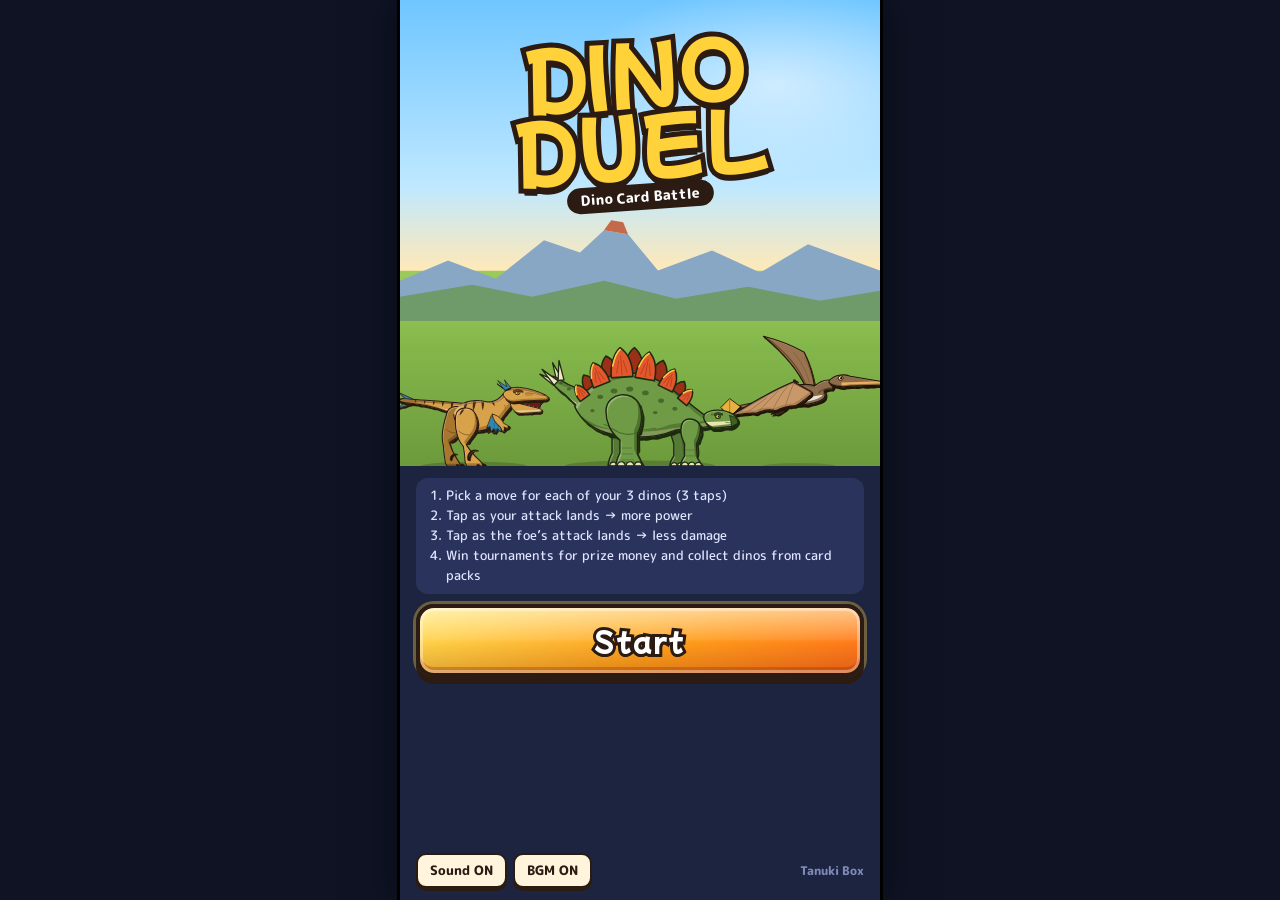
==== commit 1f33ae78: "Add original BGM: 13 tracks across screens and battles - js/game/bgm.js plays scores written as text" ====
--- a/index.html
+++ b/index.html
@@ -27,7 +27,7 @@
 <link rel="preconnect" href="https://fonts.googleapis.com">
 <link rel="preconnect" href="https://fonts.gstatic.com" crossorigin>
 <link rel="stylesheet" href="https://fonts.googleapis.com/css2?family=M+PLUS+Rounded+1c:wght@500;800&family=Mochiy+Pop+One&display=swap">
-<link rel="stylesheet" href="style.css?v=9">
+<link rel="stylesheet" href="style.css?v=11">
 </head>
 <body>
 <div id="app">
@@ -49,7 +49,7 @@
       <span class="dbg" id="t-debug">DEBUG MODE</span>
       <button class="btn big" id="btn-start" data-t="start"></button>
       <div class="t-foot">
-        <button class="btn small" id="btn-sound"></button>
+        <span class="t-snd"><button class="btn small" id="btn-sound"></button><button class="btn small" id="btn-bgm"></button></span>
         <span class="by">Tanuki Box</span>
       </div>
     </div>
@@ -82,38 +82,39 @@
 </div>
 
 <!-- Tanuki Box 共通土台 -->
-<script src="js/common/tb-store.js?v=9"></script>
-<script src="js/common/tb-i18n.js?v=9"></script>
-<script src="js/common/tb-input.js?v=9"></script>
-<script src="js/common/tb-sound.js?v=9"></script>
+<script src="js/common/tb-store.js?v=11"></script>
+<script src="js/common/tb-i18n.js?v=11"></script>
+<script src="js/common/tb-input.js?v=11"></script>
+<script src="js/common/tb-sound.js?v=11"></script>
 
 <!-- DINO DUEL -->
-<script src="js/game/config.js?v=9"></script>
-<script src="js/game/data.js?v=9"></script>
-<script src="js/game/lang.js?v=9"></script>
-<script src="js/game/art.js?v=9"></script>
-<script src="js/game/art-kit.js?v=9"></script>
-<script src="js/game/art-tyranno.js?v=9"></script>
-<script src="js/game/art-raptor.js?v=9"></script>
-<script src="js/game/art-triceratops.js?v=9"></script>
-<script src="js/game/art-ankylo.js?v=9"></script>
-<script src="js/game/art-stego.js?v=9"></script>
-<script src="js/game/art-brachio.js?v=9"></script>
-<script src="js/game/art-iguano.js?v=9"></script>
-<script src="js/game/art-pterano.js?v=9"></script>
-<script src="js/game/art-elasmo.js?v=9"></script>
-<script src="js/game/art-theropods.js?v=9"></script>
-<script src="js/game/art-herbivores.js?v=9"></script>
-<script src="js/game/art-skysea.js?v=9"></script>
-<script src="js/game/battle.js?v=9"></script>
-<script src="js/game/progress.js?v=9"></script>
-<script src="js/game/sfx.js?v=9"></script>
-<script src="js/game/share.js?v=9"></script>
-<script src="js/game/anims.js?v=9"></script>
-<script src="js/game/battle-view.js?v=9"></script>
-<script src="js/game/card.js?v=9"></script>
-<script src="js/game/screens.js?v=9"></script>
-<script src="js/game/shop.js?v=9"></script>
-<script src="js/game/main.js?v=9"></script>
+<script src="js/game/config.js?v=11"></script>
+<script src="js/game/data.js?v=11"></script>
+<script src="js/game/lang.js?v=11"></script>
+<script src="js/game/art.js?v=11"></script>
+<script src="js/game/art-kit.js?v=11"></script>
+<script src="js/game/art-tyranno.js?v=11"></script>
+<script src="js/game/art-raptor.js?v=11"></script>
+<script src="js/game/art-triceratops.js?v=11"></script>
+<script src="js/game/art-ankylo.js?v=11"></script>
+<script src="js/game/art-stego.js?v=11"></script>
+<script src="js/game/art-brachio.js?v=11"></script>
+<script src="js/game/art-iguano.js?v=11"></script>
+<script src="js/game/art-pterano.js?v=11"></script>
+<script src="js/game/art-elasmo.js?v=11"></script>
+<script src="js/game/art-theropods.js?v=11"></script>
+<script src="js/game/art-herbivores.js?v=11"></script>
+<script src="js/game/art-skysea.js?v=11"></script>
+<script src="js/game/battle.js?v=11"></script>
+<script src="js/game/progress.js?v=11"></script>
+<script src="js/game/sfx.js?v=11"></script>
+<script src="js/game/bgm.js?v=11"></script>
+<script src="js/game/share.js?v=11"></script>
+<script src="js/game/anims.js?v=11"></script>
+<script src="js/game/battle-view.js?v=11"></script>
+<script src="js/game/card.js?v=11"></script>
+<script src="js/game/screens.js?v=11"></script>
+<script src="js/game/shop.js?v=11"></script>
+<script src="js/game/main.js?v=11"></script>
 </body>
 </html>
--- a/style.css
+++ b/style.css
@@ -190,6 +190,7 @@
 }
 .lv-row button.on { background: var(--gold); color: var(--ink); border-color: var(--ink); }
 .t-foot { display: flex; justify-content: space-between; align-items: center; margin-top: auto; }
+.t-snd, .h-snd { display: flex; gap: 6px; }
 .by { font-size: 12px; color: #7f89b8; }
 
 /* ---------- バトル：場 ---------- */
@@ -1103,12 +1104,14 @@
 .tl-row:disabled { opacity: 0.45; }
 
 /* ---------- 試合の結果 ---------- */
-.result-top { align-items: center; justify-content: center; gap: 4px; padding: 8px 12px; background: radial-gradient(ellipse at 50% 30%, #3a4a8a, #141a30); color: #fff; }
+.result-top { align-items: center; justify-content: flex-start; gap: 4px; padding: calc(8px + var(--safe-t)) 12px 0; background: radial-gradient(ellipse at 50% 30%, #3a4a8a, #141a30); color: #fff; }
 .result-top.win { background: radial-gradient(ellipse at 50% 30%, #ff9a3a, #6a1e14); }
 .result-top.champ { background: radial-gradient(ellipse at 50% 20%, #fff4a0, #e8a010 35%, #5a2a06); }
 .result-top h2 { margin: 0; font-family: 'Mochiy Pop One', sans-serif; font-weight: 400; font-size: 32px; color: var(--gold); -webkit-text-stroke: 7px var(--ink); paint-order: stroke fill; text-align: center; animation: splash-in 0.5s ease-out; }
 .result-top.lose h2 { color: #9fb0e8; }
-.trophy-big svg { width: 60px; height: 60px; filter: drop-shadow(0 0 16px #fff4a0); animation: trophyIn 0.8s cubic-bezier(.2,1.6,.4,1); }
+.result-top.win h2, .result-top.lose h2 { font-size: 46px; -webkit-text-stroke: 9px var(--ink); margin-top: 10px; }
+.result-top.win .res-gain, .result-top.lose .res-gain { margin-top: 4px; }
+.trophy-big svg { width: 44px; height: 44px; filter: drop-shadow(0 0 16px #fff4a0); animation: trophyIn 0.8s cubic-bezier(.2,1.6,.4,1); }
 @keyframes trophyIn { from { transform: scale(0) rotate(-40deg); } }
 .res-line { font-size: 12.5px; color: #fff; text-align: center; }
 .res-gain { display: flex; gap: 10px; }
@@ -1116,15 +1119,25 @@
 .gain-coin svg { width: 18px; height: 18px; }
 .gain-coin { color: var(--gold); }
 .gain-xp { color: #9fe0ff; }
-.xp-list { width: 100%; display: flex; flex-direction: column; gap: 4px; }
-.xp-row { position: relative; display: grid; grid-template-columns: 30px 1fr 64px; grid-template-rows: auto 7px; column-gap: 6px; align-items: center; background: rgba(0, 0, 0, 0.35); border-radius: 10px; padding: 3px 8px; }
-.xr-ic { grid-row: 1 / 3; width: 30px; height: 30px; border-radius: 50%; overflow: hidden; background: #2d5fb8; border: 2px solid #0b0f1e; }
-.xr-ic img { width: 100%; height: 100%; }
-.xr-name { font-size: 11.5px; white-space: nowrap; overflow: hidden; text-overflow: ellipsis; }
-.xr-lv { font-size: 11px; text-align: right; }
-.xr-bar { grid-column: 2 / 4; height: 6px; background: #0b0f1e; border-radius: 3px; overflow: hidden; }
+.res-stage { position: relative; flex: 1; min-height: 0; width: calc(100% + 24px); margin: 4px -12px 0; display: flex; justify-content: center; align-items: flex-end; padding: 0 6px 6px; }
+.res-ground { position: absolute; left: -10%; right: -10%; bottom: -40px; height: 90px; border-radius: 50% 50% 0 0; background: linear-gradient(#8ccb54, #4e8a2a); border-top: 4px solid var(--ink); }
+.result-top.lose .res-ground { background: linear-gradient(#6a7a5a, #3a4a2e); }
+.rs-d { position: relative; flex: 0 0 46%; max-width: 230px; margin: 0 -8%; }
+.rs-d:nth-child(3) { z-index: 1; transform: translateY(8px); }   /* まん中の1体を手前に */
+.rs-d img { width: 100%; height: auto; display: block; }
+.result-top.win .rs-d img, .result-top.champ .rs-d img { animation: rsHop 0.9s ease-out calc(0.3s + var(--k) * 0.18s) 2 both; }
+.result-top.lose .rs-d img { filter: saturate(0.5) brightness(0.8); }
+@keyframes rsHop { 0%, 100% { transform: translateY(0); } 30% { transform: translateY(-18px) rotate(-4deg); } 55% { transform: translateY(0) scaleY(0.92); } }
+.result-top .prize-pack { white-space: nowrap; }
+.xp-list { width: 100%; display: flex; flex-direction: column; gap: 8px; }
+.xp-row { position: relative; display: grid; grid-template-columns: 46px 1fr 78px; grid-template-rows: auto 10px; column-gap: 10px; row-gap: 4px; align-items: center; background: rgba(255, 255, 255, 0.07); border: 2px solid rgba(0, 0, 0, 0.35); border-radius: 14px; padding: 7px 12px; }
+.xr-ic { grid-row: 1 / 3; width: 46px; height: 46px; border-radius: 50%; overflow: hidden; background: #2d5fb8; border: 3px solid #0b0f1e; }
+.xr-ic img { width: 100%; height: 100%; display: block; }
+.xr-name { font-size: 15px; white-space: nowrap; overflow: hidden; text-overflow: ellipsis; }
+.xr-lv { font-size: 14px; text-align: right; }
+.xr-bar { grid-column: 2 / 4; height: 10px; background: #0b0f1e; border-radius: 5px; overflow: hidden; }
 .xr-bar i { display: block; height: 100%; background: linear-gradient(90deg, #5ad8ff, #9fe0ff); transition: width 0.8s ease-out; }
-.lvup { position: absolute; right: 8px; top: -8px; font-family: 'Mochiy Pop One', sans-serif; font-weight: 400; font-size: 13px; color: var(--gold); -webkit-text-stroke: 4px var(--ink); paint-order: stroke fill; opacity: 0; }
+.lvup { position: absolute; right: 10px; top: -12px; font-family: 'Mochiy Pop One', sans-serif; font-weight: 400; font-size: 17px; color: var(--gold); -webkit-text-stroke: 4px var(--ink); paint-order: stroke fill; opacity: 0; }
 .xp-row.pop { animation: rowPop 0.5s ease-out; }
 .xp-row.pop .lvup { animation: lvupPop 0.6s cubic-bezier(.2,1.5,.4,1) forwards; }
 .xp-row.pop .xr-bar i { background: linear-gradient(90deg, #ffd23a, #fff2a0); }
@@ -1133,8 +1146,9 @@
 @keyframes lvupPop { 0% { opacity: 0; transform: rotate(-6deg) scale(2.4); } 50% { opacity: 1; transform: rotate(-6deg) scale(0.9); } 100% { opacity: 1; transform: rotate(-6deg) scale(1); } }
 .prize-pack { display: flex; align-items: center; gap: 6px; font-size: 14px; padding: 3px 12px; border-radius: 999px; background: rgba(0, 0, 0, 0.5); color: var(--gold); }
 .prize-pack svg { width: 22px; height: 22px; }
-.result-bot { justify-content: flex-end; }
-.result-bot > .btn.big { flex: 0 0 auto; }
+.result-bot { justify-content: flex-start; }
+.result-bot .xp-list { margin-top: 4px; }
+.result-bot > .btn.big { flex: 0 0 auto; margin-top: auto; }
 
 /* ---------- チーム ---------- */
 .team-top { background: radial-gradient(ellipse at 50% 20%, #3a5aa8, #141a30 75%); }
@@ -1220,6 +1234,29 @@
 }
 .mc-card.out { animation: cardOut 0.8s cubic-bezier(.2,.9,.3,1) forwards; box-shadow: 0 0 0 2px #ffd23a inset, 0 0 22px 6px var(--glow); }
 @keyframes cardOut { to { transform: translateY(8%); } }
+/* まとめて引く回数 */
+.pk-count { display: flex; align-items: center; gap: 6px; }
+.pk-count span { font-size: 12px; color: #cfd7ff; margin-right: auto; }
+.pc { min-width: 58px; padding: 5px 10px; border-radius: 999px; border: 2px solid var(--ink); background: #2a3466; color: #fff; font: inherit; font-size: 14px; }
+.pc.on { background: var(--gold); color: var(--ink); box-shadow: 0 0 10px rgba(255, 210, 60, 0.6); }
+/* まとめて引いている途中のカード（下のパネル） */
+.bulk-prog { flex: 1; min-height: 0; display: flex; flex-direction: column; gap: 10px; padding-top: 4px; }
+.bp-head { text-align: center; font-size: 14px; color: #cfd7ff; }
+.bp-head b { font-family: 'Mochiy Pop One', sans-serif; font-weight: 400; font-size: 22px; color: var(--gold); -webkit-text-stroke: 4px var(--ink); paint-order: stroke fill; }
+.mc-tray { display: grid; grid-template-columns: repeat(5, 54px); justify-content: center; gap: 10px 12px; }
+.mt-i { width: 54px; height: 54px; border-radius: 50%; overflow: hidden; background: #2d5fb8; border: 3px solid #c9d0da; animation: trayIn 0.35s cubic-bezier(.2,1.5,.4,1); }
+.mt-i img { width: 100%; height: 100%; display: block; }
+.mt-i.r-R { border-color: #5aa8ff; } .mt-i.r-SR { border-color: #c070ff; } .mt-i.r-SSR { border-color: #ffd23a; } .mt-i.r-EX { border-color: #ff5ad0; }
+.mt-i.new { box-shadow: 0 0 0 2px var(--ink), 0 0 10px 2px #ffd23a; }
+@keyframes trayIn { from { transform: scale(0) translateY(-20px); } }
+/* まとめて引いた結果 */
+.bulk-sum { width: 100%; max-height: 100%; overflow-y: auto; }
+.bulk-sum h3 { text-align: center; margin: 0 0 4px; font-family: 'Mochiy Pop One', sans-serif; font-weight: 400; font-size: 24px; color: var(--gold); -webkit-text-stroke: 6px var(--ink); paint-order: stroke fill; }
+.bs-new { text-align: center; margin: 0 0 8px; color: #ffd23a; font-size: 14px; }
+.bs-grid { display: grid; grid-template-columns: repeat(5, minmax(0, 1fr)); gap: 12px 8px; padding: 8px 10px 4px 4px; }
+.bs-c { min-width: 0; animation: trayIn 0.4s cubic-bezier(.2,1.5,.4,1) both; }
+.bs-c:nth-child(2) { animation-delay: 0.05s; } .bs-c:nth-child(3) { animation-delay: 0.1s; } .bs-c:nth-child(4) { animation-delay: 0.15s; } .bs-c:nth-child(5) { animation-delay: 0.2s; }
+.bs-c:nth-child(6) { animation-delay: 0.25s; } .bs-c:nth-child(7) { animation-delay: 0.3s; } .bs-c:nth-child(8) { animation-delay: 0.35s; } .bs-c:nth-child(9) { animation-delay: 0.4s; } .bs-c:nth-child(10) { animation-delay: 0.45s; }
 .pk-prizes, .pk-list { display: grid; grid-template-columns: 1fr 1fr; gap: 8px; }
 .pk-list { flex: 1; min-height: 0; overflow-y: auto; align-content: start; }
 .pk {
